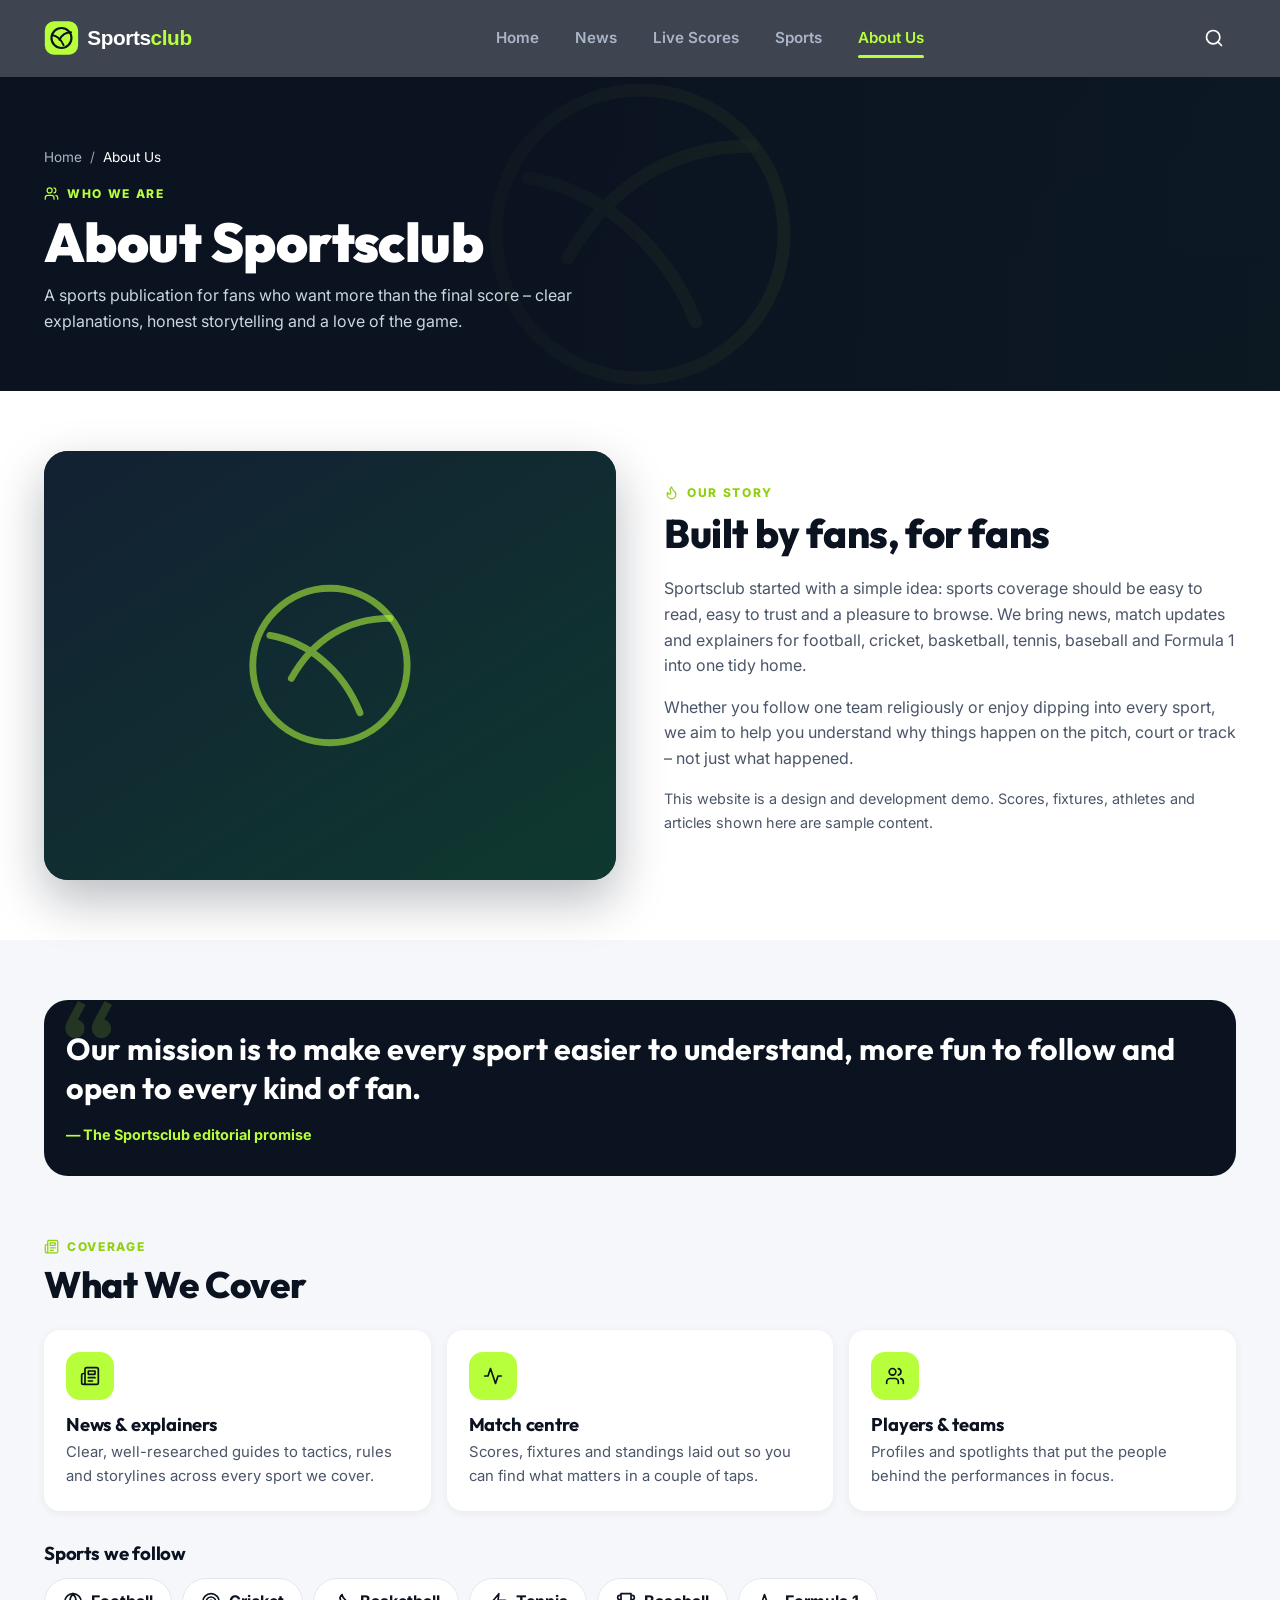
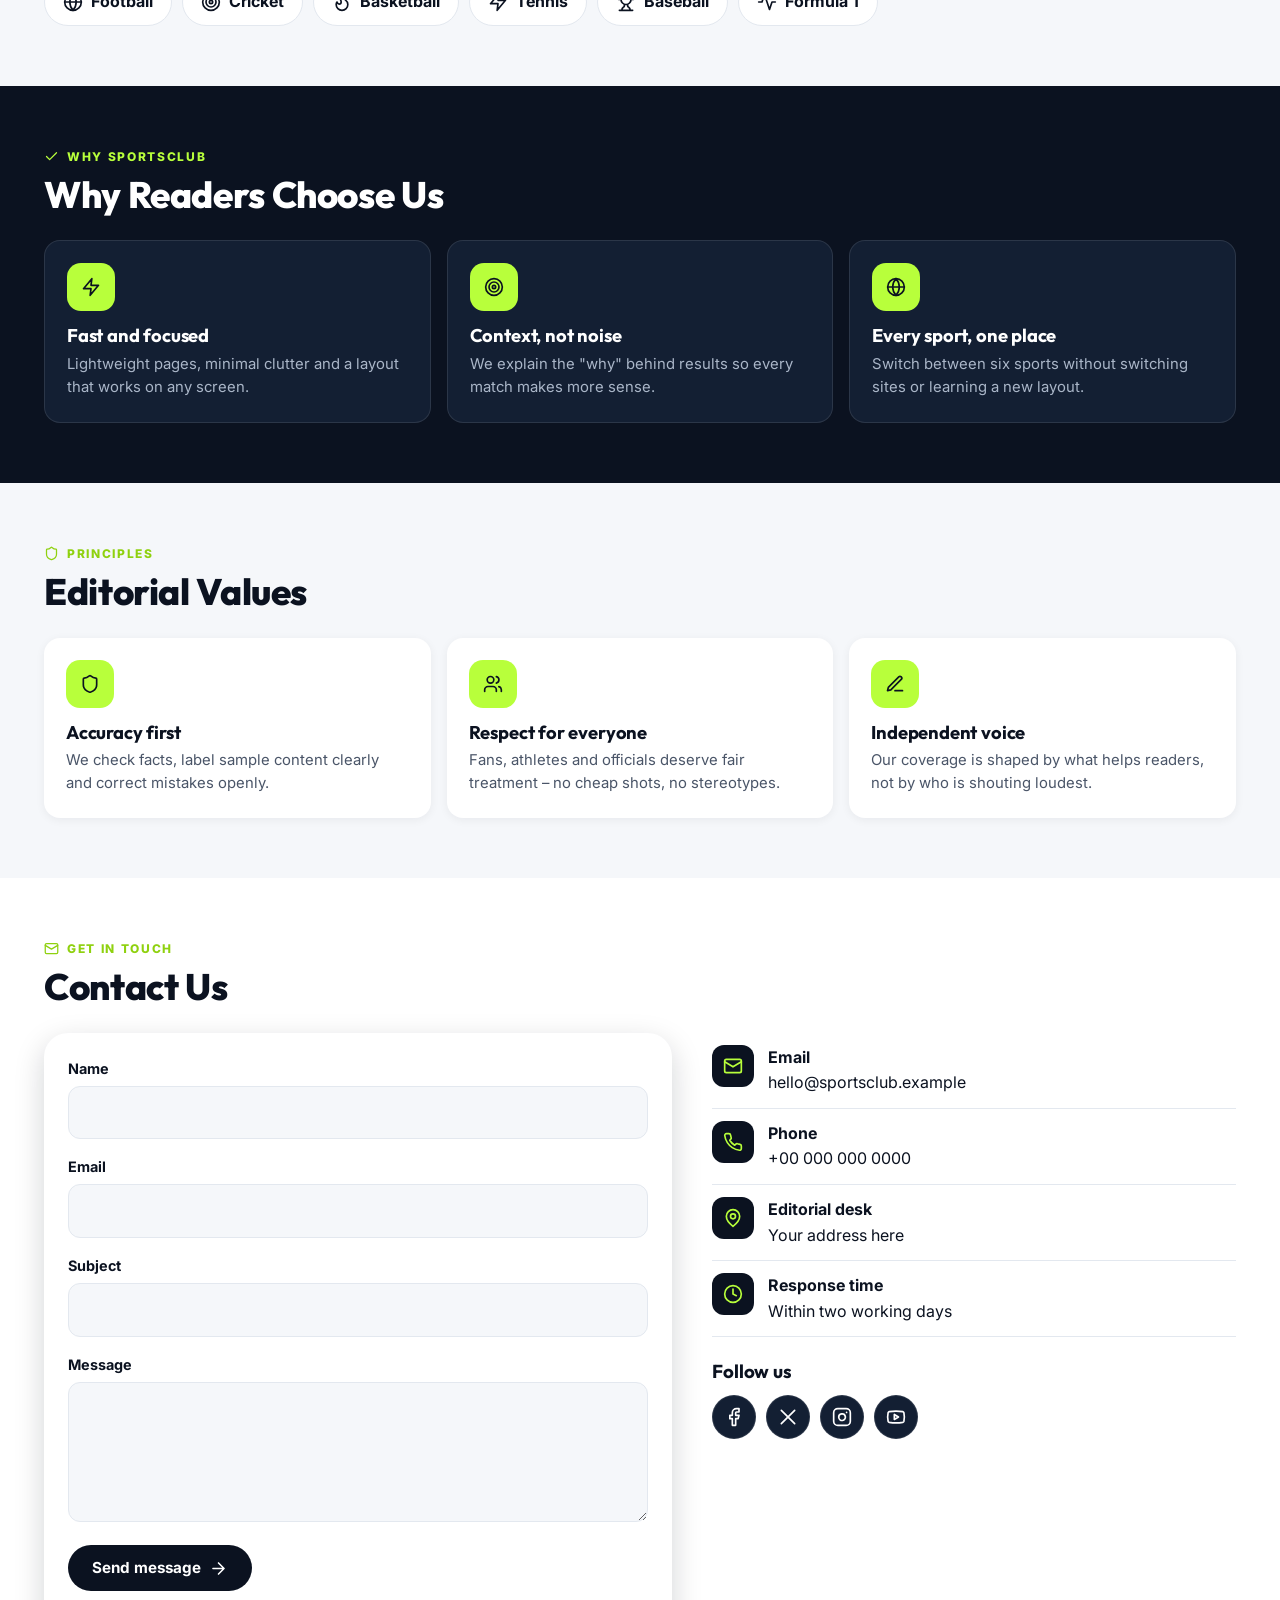
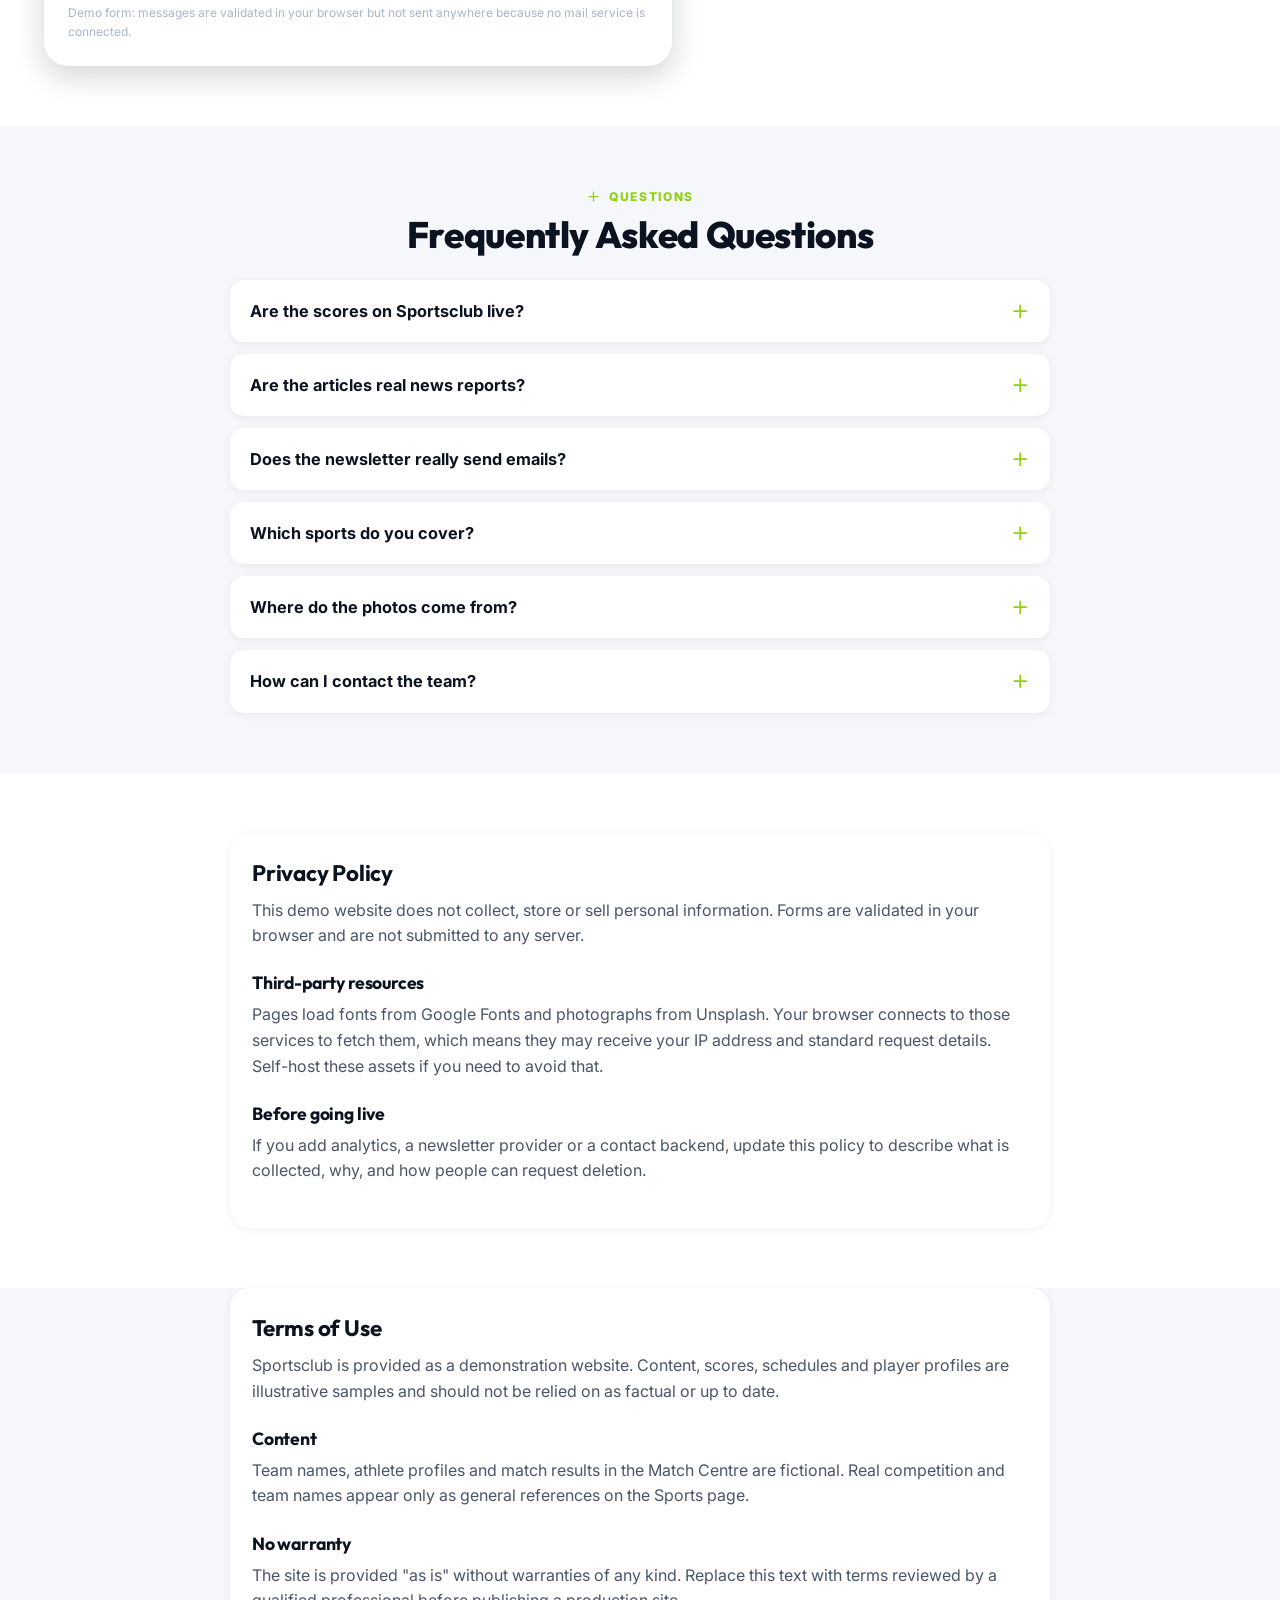
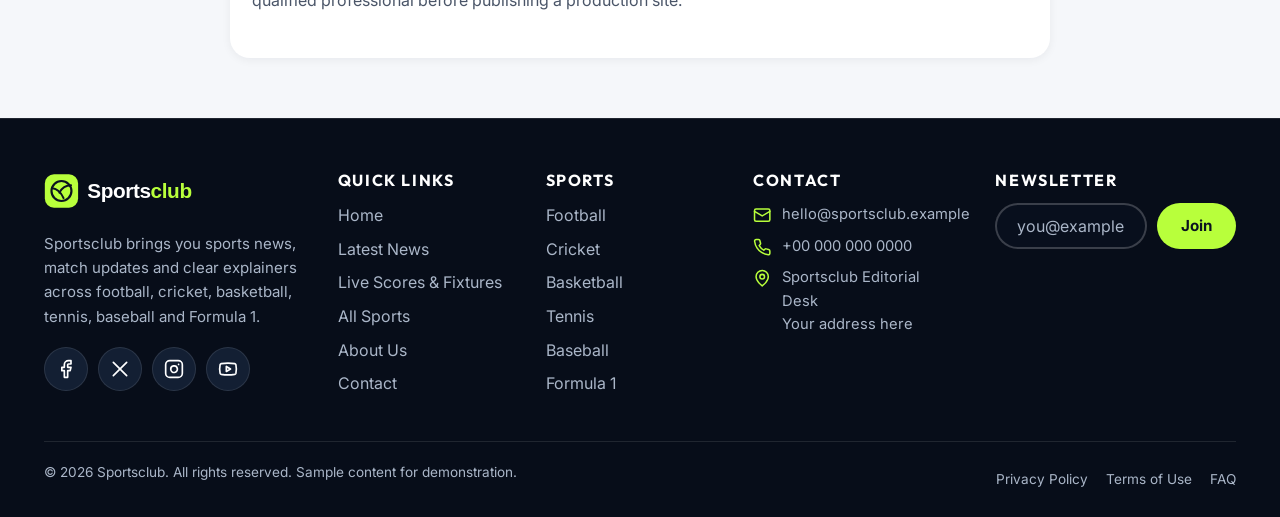
==== about.html @ 9164f5ec "Add files via upload" ====
<!DOCTYPE html>
<html lang="en">
<head>
<meta charset="utf-8">
<meta name="viewport" content="width=device-width, initial-scale=1">
<title>About Sportsclub & Contact Us</title>
<meta name="description" content="Learn about Sportsclub, our mission and editorial values, what we cover across six sports, and how to get in touch. Includes FAQs, contact form, privacy and terms.">
<meta name="theme-color" content="#0B1220">
<meta property="og:type" content="website">
<meta property="og:site_name" content="Sportsclub">
<meta property="og:title" content="About Sportsclub & Contact Us">
<meta property="og:description" content="Learn about Sportsclub, our mission and editorial values, what we cover across six sports, and how to get in touch. Includes FAQs, contact form, privacy and terms.">
<meta property="og:image" content="https://images.unsplash.com/photo-1517649763962-0c623066013b?auto=format&fit=crop&w=1200&q=75">
<meta name="twitter:card" content="summary_large_image">
<link rel="icon" type="image/svg+xml" href="assets/icons/favicon.svg">
<link rel="preconnect" href="https://fonts.googleapis.com">
<link rel="preconnect" href="https://fonts.gstatic.com" crossorigin>
<link href="https://fonts.googleapis.com/css2?family=Inter:wght@400;500;600;700&family=Outfit:wght@600;700;800;900&display=swap" rel="stylesheet">
<link rel="stylesheet" href="assets/css/style.css">
<link rel="stylesheet" href="assets/css/responsive.css">
</head>
<body>
<a class="skip-link" href="#main">Skip to main content</a>
<header class="site-header" id="siteHeader">
  <div class="container header-inner">
    <a class="logo" href="index.html" aria-label="Sportsclub – home"><img src="assets/icons/logo.svg" alt="Sportsclub" width="170" height="37"></a>
    <nav class="main-nav" id="mainNav" aria-label="Primary">
      <ul><li><a href="index.html">Home</a></li><li><a href="news.html">News</a></li><li><a href="scores.html">Live Scores</a></li><li><a href="sports.html">Sports</a></li><li><a href="about.html" aria-current="page">About Us</a></li></ul>
    </nav>
    <div class="header-actions">
      <button class="icon-btn search-toggle" type="button" aria-label="Search articles" aria-expanded="false" aria-controls="searchPanel"><svg class="icon" viewBox="0 0 24 24" aria-hidden="true" focusable="false"><circle cx="11" cy="11" r="8"/><path d="m21 21-4.3-4.3"/></svg></button>
      <button class="icon-btn nav-toggle" type="button" aria-label="Open menu" aria-expanded="false" aria-controls="mainNav"><svg class="icon icon-open" viewBox="0 0 24 24" aria-hidden="true" focusable="false"><path d="M4 6h16M4 12h16M4 18h16"/></svg><svg class="icon icon-close" viewBox="0 0 24 24" aria-hidden="true" focusable="false"><path d="M18 6 6 18M6 6l12 12"/></svg></button>
    </div>
  </div>
  <div class="search-panel" id="searchPanel">
    <div class="container">
      <form class="search-form" action="news.html" method="get" role="search">
        <label class="sr-only" for="siteSearch">Search Sportsclub articles</label>
        <input id="siteSearch" type="search" name="q" placeholder="Search news, teams or players…" autocomplete="off">
        <button class="btn btn--primary" type="submit">Search</button>
      </form>
    </div>
  </div>
</header>
<main id="main">
<section class="page-hero">
  <div class="page-hero__bg"><img src="https://images.unsplash.com/photo-1517649763962-0c623066013b?auto=format&fit=crop&w=1600&q=75" alt="" width="1600" height="700" fetchpriority="high"></div>
  <div class="container">
    <nav aria-label="Breadcrumb"><ol class="breadcrumb"><li><a href="index.html">Home</a></li><li aria-current="page">About Us</li></ol></nav>
    <span class="eyebrow"><svg class="icon" viewBox="0 0 24 24" aria-hidden="true" focusable="false"><path d="M16 21v-2a4 4 0 0 0-4-4H6a4 4 0 0 0-4 4v2"/><circle cx="9" cy="7" r="4"/><path d="M22 21v-2a4 4 0 0 0-3-3.900M16 3.100a4 4 0 0 1 0 7.800"/></svg> Who we are</span>
    <h1>About Sportsclub</h1>
    <p>A sports publication for fans who want more than the final score – clear explanations, honest storytelling and a love of the game.</p>
  </div>
</section>

<section class="section section--white" aria-labelledby="introTitle">
  <div class="container about-grid">
    <div class="about-img"><img src="https://images.unsplash.com/photo-1489944440615-453fc2b6a9a9?auto=format&fit=crop&w=1000&q=75" alt="Footballers contesting the ball during a match" loading="lazy" width="1000" height="750"></div>
    <div>
      <span class="eyebrow"><svg class="icon" viewBox="0 0 24 24" aria-hidden="true" focusable="false"><path d="M8.500 14.500A2.500 2.500 0 0 0 11 12c0-1.400-.5-2-1-3-1.100-2.100-.2-4 2-6 .5 2.500 2 4.900 4 6.500 2 1.600 3 3.500 3 5.500a7 7 0 1 1-14 0c0-1.200.4-2.400 1-3 .3 1.300 1.200 2.500 2.500 2.500Z"/></svg> Our story</span>
      <h2 id="introTitle" style="font-size:clamp(1.7rem,4.5vw,2.5rem);font-weight:800">Built by fans, for fans</h2>
      <p class="muted">Sportsclub started with a simple idea: sports coverage should be easy to read, easy to trust and a pleasure to browse. We bring news, match updates and explainers for football, cricket, basketball, tennis, baseball and Formula 1 into one tidy home.</p>
      <p class="muted">Whether you follow one team religiously or enjoy dipping into every sport, we aim to help you understand why things happen on the pitch, court or track – not just what happened.</p>
      <p class="muted" style="font-size:.9rem">This website is a design and development demo. Scores, fixtures, athletes and articles shown here are sample content.</p>
    </div>
  </div>
</section>

<section class="section section--light" aria-label="Our mission">
  <div class="container">
    <div class="mission">
      <blockquote>Our mission is to make every sport easier to understand, more fun to follow and open to every kind of fan.</blockquote>
      <cite>— The Sportsclub editorial promise</cite>
    </div>
  </div>
</section>

<section class="section section--light" style="padding-top:0" aria-labelledby="coverTitle">
  <div class="container">
    <div class="section-head"><div><span class="eyebrow"><svg class="icon" viewBox="0 0 24 24" aria-hidden="true" focusable="false"><path d="M4 22h16a2 2 0 0 0 2-2V4a2 2 0 0 0-2-2H8a2 2 0 0 0-2 2v16a2 2 0 0 1-2 2Zm0 0a2 2 0 0 1-2-2v-9c0-1.100.9-2 2-2h2M18 14h-8M15 18h-5M10 6h8v4h-8z"/></svg> Coverage</span><h2 id="coverTitle">What We Cover</h2></div></div>
    <div class="feature-grid">
      <div class="feature"><div class="icon-wrap"><svg class="icon" viewBox="0 0 24 24" aria-hidden="true" focusable="false"><path d="M4 22h16a2 2 0 0 0 2-2V4a2 2 0 0 0-2-2H8a2 2 0 0 0-2 2v16a2 2 0 0 1-2 2Zm0 0a2 2 0 0 1-2-2v-9c0-1.100.9-2 2-2h2M18 14h-8M15 18h-5M10 6h8v4h-8z"/></svg></div><h3>News &amp; explainers</h3><p>Clear, well-researched guides to tactics, rules and storylines across every sport we cover.</p></div>
      <div class="feature"><div class="icon-wrap"><svg class="icon" viewBox="0 0 24 24" aria-hidden="true" focusable="false"><path d="M22 12h-4l-3 9L9 3l-3 9H2"/></svg></div><h3>Match centre</h3><p>Scores, fixtures and standings laid out so you can find what matters in a couple of taps.</p></div>
      <div class="feature"><div class="icon-wrap"><svg class="icon" viewBox="0 0 24 24" aria-hidden="true" focusable="false"><path d="M16 21v-2a4 4 0 0 0-4-4H6a4 4 0 0 0-4 4v2"/><circle cx="9" cy="7" r="4"/><path d="M22 21v-2a4 4 0 0 0-3-3.900M16 3.100a4 4 0 0 1 0 7.800"/></svg></div><h3>Players &amp; teams</h3><p>Profiles and spotlights that put the people behind the performances in focus.</p></div>
    </div>
    <h3 style="margin:32px 0 14px">Sports we follow</h3>
    <div class="sport-pills">
      <a href="sports.html#football"><svg class="icon" viewBox="0 0 24 24" aria-hidden="true" focusable="false"><circle cx="12" cy="12" r="10"/><path d="M12 2a15 15 0 0 1 0 20M12 2a15 15 0 0 0 0 20M2 12h20"/></svg> Football</a>
      <a href="sports.html#cricket"><svg class="icon" viewBox="0 0 24 24" aria-hidden="true" focusable="false"><circle cx="12" cy="12" r="10"/><circle cx="12" cy="12" r="6"/><circle cx="12" cy="12" r="2"/></svg> Cricket</a>
      <a href="sports.html#basketball"><svg class="icon" viewBox="0 0 24 24" aria-hidden="true" focusable="false"><path d="M8.500 14.500A2.500 2.500 0 0 0 11 12c0-1.400-.5-2-1-3-1.100-2.100-.2-4 2-6 .5 2.500 2 4.900 4 6.500 2 1.600 3 3.500 3 5.500a7 7 0 1 1-14 0c0-1.200.4-2.400 1-3 .3 1.300 1.200 2.500 2.500 2.500Z"/></svg> Basketball</a>
      <a href="sports.html#tennis"><svg class="icon" viewBox="0 0 24 24" aria-hidden="true" focusable="false"><path d="M13 2 3 14h9l-1 8 10-12h-9l1-8z"/></svg> Tennis</a>
      <a href="sports.html#baseball"><svg class="icon" viewBox="0 0 24 24" aria-hidden="true" focusable="false"><path d="M6 9H4.5a2.5 2.5 0 0 1 0-5H6M18 9h1.5a2.5 2.5 0 0 0 0-5H18M4 22h16M10 14.7V17c0 .6-.5 1-1.2 1.2C7.8 18.800 7 20.200 7 22M14 14.7V17c0 .6.5 1 1.2 1.2 1 .6 1.800 2 1.800 3.800M18 2H6v7a6 6 0 0 0 12 0V2Z"/></svg> Baseball</a>
      <a href="sports.html#formula-1"><svg class="icon" viewBox="0 0 24 24" aria-hidden="true" focusable="false"><path d="M22 12h-4l-3 9L9 3l-3 9H2"/></svg> Formula 1</a>
    </div>
  </div>
</section>

<section class="section section--dark" aria-labelledby="whyTitle">
  <div class="container">
    <div class="section-head"><div><span class="eyebrow"><svg class="icon" viewBox="0 0 24 24" aria-hidden="true" focusable="false"><path d="M20 6 9 17l-5-5"/></svg> Why Sportsclub</span><h2 id="whyTitle">Why Readers Choose Us</h2></div></div>
    <div class="feature-grid">
      <div class="feature"><div class="icon-wrap"><svg class="icon" viewBox="0 0 24 24" aria-hidden="true" focusable="false"><path d="M13 2 3 14h9l-1 8 10-12h-9l1-8z"/></svg></div><h3>Fast and focused</h3><p>Lightweight pages, minimal clutter and a layout that works on any screen.</p></div>
      <div class="feature"><div class="icon-wrap"><svg class="icon" viewBox="0 0 24 24" aria-hidden="true" focusable="false"><circle cx="12" cy="12" r="10"/><circle cx="12" cy="12" r="6"/><circle cx="12" cy="12" r="2"/></svg></div><h3>Context, not noise</h3><p>We explain the "why" behind results so every match makes more sense.</p></div>
      <div class="feature"><div class="icon-wrap"><svg class="icon" viewBox="0 0 24 24" aria-hidden="true" focusable="false"><circle cx="12" cy="12" r="10"/><path d="M2 12h20M12 2a15.300 15.300 0 0 1 4 10 15.300 15.300 0 0 1-4 10 15.300 15.300 0 0 1-4-10 15.300 15.300 0 0 1 4-10z"/></svg></div><h3>Every sport, one place</h3><p>Switch between six sports without switching sites or learning a new layout.</p></div>
    </div>
  </div>
</section>

<section class="section section--light" aria-labelledby="valuesTitle">
  <div class="container">
    <div class="section-head"><div><span class="eyebrow"><svg class="icon" viewBox="0 0 24 24" aria-hidden="true" focusable="false"><path d="M20 13c0 5-3.500 7.500-7.700 8.900a1 1 0 0 1-.6 0C7.500 20.500 4 18 4 13V6a1 1 0 0 1 1-1c2 0 4.500-1.200 6.200-2.700a1.200 1.200 0 0 1 1.600 0C14.500 3.800 17 5 19 5a1 1 0 0 1 1 1z"/></svg> Principles</span><h2 id="valuesTitle">Editorial Values</h2></div></div>
    <div class="feature-grid">
      <div class="feature"><div class="icon-wrap"><svg class="icon" viewBox="0 0 24 24" aria-hidden="true" focusable="false"><path d="M20 13c0 5-3.500 7.500-7.700 8.900a1 1 0 0 1-.6 0C7.500 20.500 4 18 4 13V6a1 1 0 0 1 1-1c2 0 4.500-1.200 6.200-2.700a1.200 1.200 0 0 1 1.600 0C14.500 3.800 17 5 19 5a1 1 0 0 1 1 1z"/></svg></div><h3>Accuracy first</h3><p>We check facts, label sample content clearly and correct mistakes openly.</p></div>
      <div class="feature"><div class="icon-wrap"><svg class="icon" viewBox="0 0 24 24" aria-hidden="true" focusable="false"><path d="M16 21v-2a4 4 0 0 0-4-4H6a4 4 0 0 0-4 4v2"/><circle cx="9" cy="7" r="4"/><path d="M22 21v-2a4 4 0 0 0-3-3.900M16 3.100a4 4 0 0 1 0 7.800"/></svg></div><h3>Respect for everyone</h3><p>Fans, athletes and officials deserve fair treatment – no cheap shots, no stereotypes.</p></div>
      <div class="feature"><div class="icon-wrap"><svg class="icon" viewBox="0 0 24 24" aria-hidden="true" focusable="false"><path d="M12 20h9M16.500 3.500a2.100 2.100 0 0 1 3 3L7 19l-4 1 1-4z"/></svg></div><h3>Independent voice</h3><p>Our coverage is shaped by what helps readers, not by who is shouting loudest.</p></div>
    </div>
  </div>
</section>

<section class="section section--white" id="contact" aria-labelledby="contactTitle" style="scroll-margin-top:80px">
  <div class="container">
    <div class="section-head"><div><span class="eyebrow"><svg class="icon" viewBox="0 0 24 24" aria-hidden="true" focusable="false"><rect x="2" y="4" width="20" height="16" rx="2"/><path d="m22 7-10 6L2 7"/></svg> Get in touch</span><h2 id="contactTitle">Contact Us</h2></div></div>
    <div class="contact-grid">
      <form class="contact-form" id="contactForm" novalidate>
        <div class="form-alert" id="formAlert" role="alert"></div>
        <div class="field"><label for="cName">Name</label><input id="cName" name="name" type="text" autocomplete="name" required><div class="error" role="alert"></div></div>
        <div class="field"><label for="cEmail">Email</label><input id="cEmail" name="email" type="email" autocomplete="email" required><div class="error" role="alert"></div></div>
        <div class="field"><label for="cSubject">Subject</label><input id="cSubject" name="subject" type="text" required><div class="error" role="alert"></div></div>
        <div class="field"><label for="cMessage">Message</label><textarea id="cMessage" name="message" required></textarea><div class="error" role="alert"></div></div>
        <button class="btn btn--dark" type="submit">Send message <svg class="icon" viewBox="0 0 24 24" aria-hidden="true" focusable="false"><path d="M5 12h14m-7-7 7 7-7 7"/></svg></button>
        <p class="tiny muted" style="margin:12px 0 0">Demo form: messages are validated in your browser but not sent anywhere because no mail service is connected.</p>
      </form>
      <div>
        <ul class="contact-info">
          <li><span class="icon-wrap"><svg class="icon" viewBox="0 0 24 24" aria-hidden="true" focusable="false"><rect x="2" y="4" width="20" height="16" rx="2"/><path d="m22 7-10 6L2 7"/></svg></span><div><strong>Email</strong><a href="mailto:hello@sportsclub.example">hello@sportsclub.example</a></div></li>
          <li><span class="icon-wrap"><svg class="icon" viewBox="0 0 24 24" aria-hidden="true" focusable="false"><path d="M22 16.900v3a2 2 0 0 1-2.200 2 19.800 19.800 0 0 1-8.600-3.100 19.500 19.500 0 0 1-6-6A19.800 19.800 0 0 1 2.100 4.200 2 2 0 0 1 4.100 2h3a2 2 0 0 1 2 1.700c.1 1 .4 1.900.7 2.800a2 2 0 0 1-.5 2.100L8.100 9.900a16 16 0 0 0 6 6l1.300-1.300a2 2 0 0 1 2.100-.4c.9.3 1.800.6 2.800.7a2 2 0 0 1 1.700 2Z"/></svg></span><div><strong>Phone</strong>+00 000 000 0000</div></li>
          <li><span class="icon-wrap"><svg class="icon" viewBox="0 0 24 24" aria-hidden="true" focusable="false"><path d="M20 10c0 6-8 12-8 12s-8-6-8-12a8 8 0 0 1 16 0Z"/><circle cx="12" cy="10" r="3"/></svg></span><div><strong>Editorial desk</strong>Your address here</div></li>
          <li><span class="icon-wrap"><svg class="icon" viewBox="0 0 24 24" aria-hidden="true" focusable="false"><circle cx="12" cy="12" r="10"/><path d="M12 6v6l4 2"/></svg></span><div><strong>Response time</strong>Within two working days</div></li>
        </ul>
        <h3 style="margin:24px 0 12px">Follow us</h3>
        <div class="socials">
          <a href="https://www.facebook.com/" target="_blank" rel="noopener noreferrer" aria-label="Sportsclub on Facebook"><svg class="icon" viewBox="0 0 24 24" aria-hidden="true" focusable="false"><path d="M18 2h-3a5 5 0 0 0-5 5v3H7v4h3v8h4v-8h3l1-4h-4V7a1 1 0 0 1 1-1h3z"/></svg></a>
          <a href="https://x.com/" target="_blank" rel="noopener noreferrer" aria-label="Sportsclub on X"><svg class="icon" viewBox="0 0 24 24" aria-hidden="true" focusable="false"><path d="M4 4l16 16M20 4 4 20"/></svg></a>
          <a href="https://www.instagram.com/" target="_blank" rel="noopener noreferrer" aria-label="Sportsclub on Instagram"><svg class="icon" viewBox="0 0 24 24" aria-hidden="true" focusable="false"><rect x="2" y="2" width="20" height="20" rx="5"/><path d="M16 11.400a4 4 0 1 1-7.900 1.200 4 4 0 0 1 7.900-1.200ZM17.500 6.500h.01"/></svg></a>
          <a href="https://www.youtube.com/" target="_blank" rel="noopener noreferrer" aria-label="Sportsclub on YouTube"><svg class="icon" viewBox="0 0 24 24" aria-hidden="true" focusable="false"><path d="M2.500 17a24.100 24.100 0 0 1 0-10 2 2 0 0 1 1.400-1.400 49.600 49.600 0 0 1 16.200 0A2 2 0 0 1 21.500 7a24.100 24.100 0 0 1 0 10 2 2 0 0 1-1.400 1.400 49.600 49.600 0 0 1-16.200 0A2 2 0 0 1 2.500 17"/><path d="m10 15 5-3-5-3z"/></svg></a>
        </div>
      </div>
    </div>
  </div>
</section>

<section class="section section--light" id="faq" aria-labelledby="faqTitle" style="scroll-margin-top:80px">
  <div class="container">
    <div class="section-head" style="justify-content:center;text-align:center"><div><span class="eyebrow"><svg class="icon" viewBox="0 0 24 24" aria-hidden="true" focusable="false"><path d="M12 5v14M5 12h14"/></svg> Questions</span><h2 id="faqTitle">Frequently Asked Questions</h2></div></div>
    <div class="faq">
      <div class="faq-item"><button class="faq-q" type="button" aria-expanded="false" aria-controls="faq1" id="q1">Are the scores on Sportsclub live?<span><svg class="icon" viewBox="0 0 24 24" aria-hidden="true" focusable="false"><path d="M12 5v14M5 12h14"/></svg></span></button><div class="faq-a" id="faq1" role="region" aria-labelledby="q1"><div><p>No. The Match Centre uses fictional demo data to show how a live scoreboard would look. To show real results, the data would need to be connected to a licensed sports data API.</p></div></div></div>
      <div class="faq-item"><button class="faq-q" type="button" aria-expanded="false" aria-controls="faq2" id="q2">Are the articles real news reports?<span><svg class="icon" viewBox="0 0 24 24" aria-hidden="true" focusable="false"><path d="M12 5v14M5 12h14"/></svg></span></button><div class="faq-a" id="faq2" role="region" aria-labelledby="q2"><div><p>The articles are sample editorial pieces – evergreen explainers written for this demo. They are not reports of real, current events.</p></div></div></div>
      <div class="faq-item"><button class="faq-q" type="button" aria-expanded="false" aria-controls="faq3" id="q3">Does the newsletter really send emails?<span><svg class="icon" viewBox="0 0 24 24" aria-hidden="true" focusable="false"><path d="M12 5v14M5 12h14"/></svg></span></button><div class="faq-a" id="faq3" role="region" aria-labelledby="q3"><div><p>Not yet. The sign-up forms check that an email address is valid, but no email service is connected, so nothing is stored or sent.</p></div></div></div>
      <div class="faq-item"><button class="faq-q" type="button" aria-expanded="false" aria-controls="faq4" id="q4">Which sports do you cover?<span><svg class="icon" viewBox="0 0 24 24" aria-hidden="true" focusable="false"><path d="M12 5v14M5 12h14"/></svg></span></button><div class="faq-a" id="faq4" role="region" aria-labelledby="q4"><div><p>Football, cricket, basketball, tennis, baseball and Formula 1. Visit the <a href="sports.html" style="text-decoration:underline">Sports page</a> for competitions, teams and the latest explainers in each.</p></div></div></div>
      <div class="faq-item"><button class="faq-q" type="button" aria-expanded="false" aria-controls="faq5" id="q5">Where do the photos come from?<span><svg class="icon" viewBox="0 0 24 24" aria-hidden="true" focusable="false"><path d="M12 5v14M5 12h14"/></svg></span></button><div class="faq-a" id="faq5" role="region" aria-labelledby="q5"><div><p>Photography is sourced from Unsplash and used under the Unsplash License. Replace any image with your own assets before publishing.</p></div></div></div>
      <div class="faq-item"><button class="faq-q" type="button" aria-expanded="false" aria-controls="faq6" id="q6">How can I contact the team?<span><svg class="icon" viewBox="0 0 24 24" aria-hidden="true" focusable="false"><path d="M12 5v14M5 12h14"/></svg></span></button><div class="faq-a" id="faq6" role="region" aria-labelledby="q6"><div><p>Use the <a href="#contact" style="text-decoration:underline">contact form</a> above or email hello@sportsclub.example. Note that the form is a front-end demo and does not send messages.</p></div></div></div>
    </div>
  </div>
</section>

<section class="section section--white" id="privacy" aria-labelledby="privacyTitle" style="scroll-margin-top:80px">
  <div class="container">
    <div class="legal">
      <h2 id="privacyTitle">Privacy Policy</h2>
      <p class="muted">This demo website does not collect, store or sell personal information. Forms are validated in your browser and are not submitted to any server.</p>
      <h3>Third-party resources</h3>
      <p class="muted">Pages load fonts from Google Fonts and photographs from Unsplash. Your browser connects to those services to fetch them, which means they may receive your IP address and standard request details. Self-host these assets if you need to avoid that.</p>
      <h3>Before going live</h3>
      <p class="muted">If you add analytics, a newsletter provider or a contact backend, update this policy to describe what is collected, why, and how people can request deletion.</p>
    </div>
  </div>
</section>

<section class="section section--light" id="terms" aria-labelledby="termsTitle" style="scroll-margin-top:80px;padding-top:0">
  <div class="container">
    <div class="legal">
      <h2 id="termsTitle">Terms of Use</h2>
      <p class="muted">Sportsclub is provided as a demonstration website. Content, scores, schedules and player profiles are illustrative samples and should not be relied on as factual or up to date.</p>
      <h3>Content</h3>
      <p class="muted">Team names, athlete profiles and match results in the Match Centre are fictional. Real competition and team names appear only as general references on the Sports page.</p>
      <h3>No warranty</h3>
      <p class="muted">The site is provided "as is" without warranties of any kind. Replace this text with terms reviewed by a qualified professional before publishing a production site.</p>
    </div>
  </div>
</section>
</main>
<footer class="site-footer">
  <div class="container">
    <div class="footer-grid">
      <div class="footer-brand">
        <a class="logo" href="index.html" aria-label="Sportsclub – home"><img src="assets/icons/logo.svg" alt="Sportsclub" width="170" height="37" loading="lazy"></a>
        <p>Sportsclub brings you sports news, match updates and clear explainers across football, cricket, basketball, tennis, baseball and Formula 1.</p>
        <div class="socials"><a href="https://www.facebook.com/" target="_blank" rel="noopener noreferrer" aria-label="Sportsclub on Facebook"><svg class="icon" viewBox="0 0 24 24" aria-hidden="true" focusable="false"><path d="M18 2h-3a5 5 0 0 0-5 5v3H7v4h3v8h4v-8h3l1-4h-4V7a1 1 0 0 1 1-1h3z"/></svg></a><a href="https://x.com/" target="_blank" rel="noopener noreferrer" aria-label="Sportsclub on X"><svg class="icon" viewBox="0 0 24 24" aria-hidden="true" focusable="false"><path d="M4 4l16 16M20 4 4 20"/></svg></a><a href="https://www.instagram.com/" target="_blank" rel="noopener noreferrer" aria-label="Sportsclub on Instagram"><svg class="icon" viewBox="0 0 24 24" aria-hidden="true" focusable="false"><rect x="2" y="2" width="20" height="20" rx="5"/><path d="M16 11.400a4 4 0 1 1-7.900 1.200 4 4 0 0 1 7.900-1.200ZM17.500 6.500h.01"/></svg></a><a href="https://www.youtube.com/" target="_blank" rel="noopener noreferrer" aria-label="Sportsclub on YouTube"><svg class="icon" viewBox="0 0 24 24" aria-hidden="true" focusable="false"><path d="M2.500 17a24.100 24.100 0 0 1 0-10 2 2 0 0 1 1.400-1.400 49.600 49.600 0 0 1 16.200 0A2 2 0 0 1 21.500 7a24.100 24.100 0 0 1 0 10 2 2 0 0 1-1.400 1.400 49.600 49.600 0 0 1-16.200 0A2 2 0 0 1 2.500 17"/><path d="m10 15 5-3-5-3z"/></svg></a></div>
      </div>
      <div>
        <h3>Quick Links</h3>
        <ul>
          <li><a href="index.html">Home</a></li>
          <li><a href="news.html">Latest News</a></li>
          <li><a href="scores.html">Live Scores &amp; Fixtures</a></li>
          <li><a href="sports.html">All Sports</a></li>
          <li><a href="about.html">About Us</a></li>
          <li><a href="about.html#contact">Contact</a></li>
        </ul>
      </div>
      <div>
        <h3>Sports</h3>
        <ul><li><a href="sports.html#football">Football</a></li><li><a href="sports.html#cricket">Cricket</a></li><li><a href="sports.html#basketball">Basketball</a></li><li><a href="sports.html#tennis">Tennis</a></li><li><a href="sports.html#baseball">Baseball</a></li><li><a href="sports.html#formula-1">Formula 1</a></li></ul>
      </div>
      <div>
        <h3>Contact</h3>
        <ul class="footer-contact">
          <li><svg class="icon" viewBox="0 0 24 24" aria-hidden="true" focusable="false"><rect x="2" y="4" width="20" height="16" rx="2"/><path d="m22 7-10 6L2 7"/></svg><a href="mailto:hello@sportsclub.example">hello@sportsclub.example</a></li>
          <li><svg class="icon" viewBox="0 0 24 24" aria-hidden="true" focusable="false"><path d="M22 16.900v3a2 2 0 0 1-2.200 2 19.800 19.800 0 0 1-8.600-3.100 19.500 19.500 0 0 1-6-6A19.800 19.800 0 0 1 2.100 4.200 2 2 0 0 1 4.100 2h3a2 2 0 0 1 2 1.700c.1 1 .4 1.900.7 2.800a2 2 0 0 1-.5 2.100L8.100 9.900a16 16 0 0 0 6 6l1.300-1.300a2 2 0 0 1 2.100-.4c.9.3 1.800.6 2.800.7a2 2 0 0 1 1.700 2Z"/></svg><span>+00 000 000 0000</span></li>
          <li><svg class="icon" viewBox="0 0 24 24" aria-hidden="true" focusable="false"><path d="M20 10c0 6-8 12-8 12s-8-6-8-12a8 8 0 0 1 16 0Z"/><circle cx="12" cy="10" r="3"/></svg><span>Sportsclub Editorial Desk<br>Your address here</span></li>
        </ul>
      </div>
      <div class="footer-news">
        <h3>Newsletter</h3>
        <form class="news-form" data-newsletter novalidate>
          <label class="sr-only" for="footerEmail">Email address</label>
          <div class="news-form__row">
            <input id="footerEmail" type="email" name="email" placeholder="you@example.com" autocomplete="email" required>
            <button class="btn btn--primary" type="submit">Join</button>
          </div>
          <p class="form-msg" role="status" aria-live="polite"></p>
        </form>
      </div>
    </div>
    <div class="footer-bottom">
      <p>&copy; <span data-year>2026</span> Sportsclub. All rights reserved. Sample content for demonstration.</p>
      <ul>
        <li><a href="about.html#privacy">Privacy Policy</a></li>
        <li><a href="about.html#terms">Terms of Use</a></li>
        <li><a href="about.html#faq">FAQ</a></li>
      </ul>
    </div>
  </div>
</footer>
<button class="to-top" type="button" aria-label="Back to top"><svg class="icon" viewBox="0 0 24 24" aria-hidden="true" focusable="false"><path d="m5 12 7-7 7 7M12 19V5"/></svg></button>
<script src="assets/js/main.js" defer></script>
</body>
</html>
---- assets/css/style.css ----
/* ==========================================================
   Sportsclub – Design system (mobile-first base styles)
   Breakpoint enhancements live in responsive.css
   ========================================================== */

:root {
  --bg: #0B1220;
  --bg-2: #131F33;
  --bg-3: #1b2a44;
  --accent: #B8FF3B;
  --accent-dark: #8fd10f;
  --text: #FFFFFF;
  --text-2: #AAB6C8;
  --light: #F5F7FA;
  --ink: #0B1220;
  --ink-2: #4a5568;
  --line: rgba(255, 255, 255, .1);
  --line-light: #e3e8ef;
  --danger: #ff4d4f;
  --radius: 16px;
  --radius-sm: 10px;
  --shadow: 0 10px 30px rgba(8, 14, 28, .18);
  --shadow-lg: 0 20px 50px rgba(8, 14, 28, .28);
  --font-head: "Outfit", "Inter", system-ui, sans-serif;
  --font-body: "Inter", system-ui, -apple-system, "Segoe UI", sans-serif;
  --header-h: 68px;
  --gutter: 16px;
}

*, *::before, *::after { box-sizing: border-box; }
html { scroll-behavior: smooth; -webkit-text-size-adjust: 100%; }
body {
  margin: 0;
  font-family: var(--font-body);
  font-size: 16px;
  line-height: 1.6;
  color: var(--ink);
  background: var(--light);
  overflow-x: hidden;
}
img, svg { display: block; max-width: 100%; }
img { height: auto; background: var(--bg-2); }
a { color: inherit; text-decoration: none; }
ul, ol { margin: 0; padding: 0; list-style: none; }
h1, h2, h3, h4, h5, h6 { font-family: var(--font-head); line-height: 1.15; margin: 0 0 .5em; letter-spacing: -.01em; }
p { margin: 0 0 1em; }
button { font: inherit; cursor: pointer; }
input, textarea, select { font: inherit; }
:focus-visible { outline: 3px solid var(--accent); outline-offset: 2px; border-radius: 6px; }
.sr-only { position: absolute; width: 1px; height: 1px; padding: 0; margin: -1px; overflow: hidden; clip: rect(0,0,0,0); white-space: nowrap; border: 0; }
.skip-link { position: absolute; left: 12px; top: -60px; background: var(--accent); color: var(--ink); padding: 10px 16px; border-radius: 8px; font-weight: 700; z-index: 200; transition: top .2s; }
.skip-link:focus { top: 12px; }

.icon { width: 1.25em; height: 1.25em; flex: none; stroke: currentColor; fill: none; stroke-width: 2; stroke-linecap: round; stroke-linejoin: round; }

.container { width: 100%; max-width: 1240px; margin-inline: auto; padding-inline: var(--gutter); }
.section { padding-block: 44px; }
.section--dark { background: var(--bg); color: var(--text); }
.section--dark-2 { background: var(--bg-2); color: var(--text); }
.section--light { background: var(--light); color: var(--ink); }
.section--white { background: #fff; color: var(--ink); }
.section--dark .muted, .section--dark-2 .muted { color: var(--text-2); }
.muted { color: var(--ink-2); }

.section-head { display: flex; flex-wrap: wrap; align-items: end; justify-content: space-between; gap: 12px; margin-bottom: 24px; }
.section-head h2 { font-size: clamp(1.6rem, 4.5vw, 2.3rem); margin: 0; font-weight: 800; }
.eyebrow { display: inline-flex; align-items: center; gap: 8px; font-size: .75rem; font-weight: 800; letter-spacing: .14em; text-transform: uppercase; color: var(--accent-dark); margin-bottom: 8px; }
.section--dark .eyebrow, .section--dark-2 .eyebrow, .hero .eyebrow, .page-hero .eyebrow { color: var(--accent); }
.link-more { display: inline-flex; align-items: center; gap: 6px; font-weight: 700; font-size: .95rem; color: var(--ink); border-bottom: 2px solid var(--accent); padding-bottom: 2px; }
.section--dark .link-more, .section--dark-2 .link-more { color: #fff; }
.link-more:hover { gap: 10px; }
.link-more { transition: gap .2s; }

/* ---------- Buttons ---------- */
.btn {
  display: inline-flex; align-items: center; justify-content: center; gap: 8px;
  min-height: 46px; padding: 0 22px; border-radius: 999px; border: 2px solid transparent;
  font-weight: 700; font-size: .95rem; transition: transform .2s, background .2s, color .2s, box-shadow .2s, border-color .2s;
}
.btn--primary { background: var(--accent); color: var(--ink); }
.btn--primary:hover { background: #cbff6b; transform: translateY(-2px); box-shadow: 0 8px 22px rgba(184, 255, 59, .35); }
.btn--ghost { background: transparent; color: #fff; border-color: rgba(255,255,255,.35); }
.btn--ghost:hover { border-color: var(--accent); color: var(--accent); }
.btn--dark { background: var(--bg); color: #fff; }
.btn--dark:hover { background: var(--bg-3); transform: translateY(-2px); }
.btn--outline { background: transparent; color: var(--ink); border-color: var(--ink); }
.btn--outline:hover { background: var(--ink); color: #fff; }
.btn--sm { min-height: 38px; padding: 0 16px; font-size: .85rem; }

/* ---------- Header ---------- */
.site-header { position: sticky; top: 0; z-index: 100; background: rgba(11, 18, 32, .78); backdrop-filter: blur(10px); -webkit-backdrop-filter: blur(10px); border-bottom: 1px solid transparent; transition: background .25s, box-shadow .25s, border-color .25s; }
.site-header.is-scrolled { background: rgba(11, 18, 32, .96); border-color: var(--line); box-shadow: 0 8px 24px rgba(0,0,0,.3); }
.header-inner { display: flex; align-items: center; justify-content: space-between; gap: 12px; height: var(--header-h); transition: height .25s; }
.site-header.is-scrolled .header-inner { height: 58px; }
.logo { display: inline-flex; align-items: center; flex: none; }
.logo img { height: 36px; width: auto; background: none; }
.main-nav { position: fixed; inset: var(--header-h) 0 auto 0; background: var(--bg); border-bottom: 1px solid var(--line); padding: 12px var(--gutter) 24px; display: none; max-height: calc(100vh - var(--header-h)); overflow-y: auto; }
.main-nav.is-open { display: block; }
.main-nav ul { display: flex; flex-direction: column; gap: 4px; }
.main-nav a { display: block; padding: 14px 12px; color: var(--text-2); font-weight: 600; border-radius: 10px; }
.main-nav a:hover { color: #fff; background: var(--bg-2); }
.main-nav a[aria-current="page"] { color: var(--accent); background: rgba(184,255,59,.08); }
.header-actions { display: flex; align-items: center; gap: 6px; }
.icon-btn { width: 44px; height: 44px; display: grid; place-items: center; border-radius: 50%; background: transparent; border: 0; color: #fff; transition: background .2s, color .2s; }
.icon-btn:hover { background: rgba(255,255,255,.1); color: var(--accent); }
.nav-toggle .icon-close { display: none; }
.nav-toggle[aria-expanded="true"] .icon-open { display: none; }
.nav-toggle[aria-expanded="true"] .icon-close { display: block; }

.search-panel { position: absolute; left: 0; right: 0; top: 100%; background: var(--bg-2); border-bottom: 1px solid var(--line); padding: 16px 0; display: none; }
.search-panel.is-open { display: block; }
.search-form { display: flex; gap: 10px; }
.search-form input { flex: 1; min-width: 0; height: 48px; padding: 0 18px; border-radius: 999px; border: 2px solid var(--line); background: var(--bg); color: #fff; }
.search-form input::placeholder { color: var(--text-2); }
.search-form input:focus { border-color: var(--accent); outline: none; }

/* Sports category nav */
.cat-nav { background: var(--bg-2); border-bottom: 1px solid var(--line); }
.cat-nav ul { display: flex; gap: 8px; overflow-x: auto; padding: 10px var(--gutter); scrollbar-width: none; }
.cat-nav ul::-webkit-scrollbar { display: none; }
.cat-nav a { display: inline-flex; align-items: center; gap: 8px; white-space: nowrap; padding: 8px 16px; border-radius: 999px; color: var(--text-2); font-weight: 600; font-size: .9rem; border: 1px solid var(--line); transition: all .2s; }
.cat-nav a:hover { color: var(--ink); background: var(--accent); border-color: var(--accent); }

/* ---------- Hero (home) ---------- */
.hero { position: relative; color: #fff; background: var(--bg); isolation: isolate; overflow: hidden; }
.hero__bg { position: absolute; inset: 0; z-index: -2; }
.hero__bg img { width: 100%; height: 100%; object-fit: cover; }
.hero::after { content: ""; position: absolute; inset: 0; z-index: -1; background: linear-gradient(180deg, rgba(11,18,32,.55) 0%, rgba(11,18,32,.82) 70%, var(--bg) 100%), linear-gradient(90deg, rgba(11,18,32,.85), rgba(11,18,32,.2)); }
.hero__inner { padding-block: 64px 56px; max-width: 760px; }
.hero h1 { font-size: clamp(2.3rem, 8vw, 4.6rem); font-weight: 900; line-height: 1.02; margin-bottom: 18px; }
.hero h1 em { font-style: normal; color: var(--accent); }
.hero p { font-size: 1.05rem; color: #d3dbe8; max-width: 560px; }
.hero__cta { display: flex; flex-wrap: wrap; gap: 12px; margin-top: 24px; }
.hero__stats { display: flex; flex-wrap: wrap; gap: 24px; margin-top: 36px; padding-top: 24px; border-top: 1px solid var(--line); }
.hero__stats strong { display: block; font-family: var(--font-head); font-size: 1.7rem; color: var(--accent); }
.hero__stats span { font-size: .85rem; color: var(--text-2); }

/* ---------- Page hero (inner pages) ---------- */
.page-hero { position: relative; background: var(--bg); color: #fff; isolation: isolate; overflow: hidden; padding-block: 48px 40px; }
.page-hero__bg { position: absolute; inset: 0; z-index: -2; }
.page-hero__bg img { width: 100%; height: 100%; object-fit: cover; opacity: .45; }
.page-hero::after { content: ""; position: absolute; inset: 0; z-index: -1; background: linear-gradient(90deg, var(--bg) 25%, rgba(11,18,32,.55)); }
.page-hero h1 { font-size: clamp(2rem, 6vw, 3.4rem); font-weight: 900; margin-bottom: 10px; }
.page-hero p { color: #cbd5e4; max-width: 620px; margin-bottom: 0; }
.breadcrumb { display: flex; flex-wrap: wrap; gap: 8px; font-size: .85rem; color: var(--text-2); margin-bottom: 14px; }
.breadcrumb li + li::before { content: "/"; margin-right: 8px; opacity: .6; }
.breadcrumb a:hover { color: var(--accent); }
.breadcrumb [aria-current] { color: #fff; }

/* ---------- Ticker ---------- */
.ticker { background: var(--bg-2); border-block: 1px solid var(--line); color: #fff; padding-block: 18px; }
.ticker__bar { display: flex; align-items: center; justify-content: space-between; gap: 12px; margin-bottom: 12px; }
.ticker__title { display: flex; align-items: center; gap: 10px; font-family: var(--font-head); font-weight: 800; font-size: 1.1rem; }
.ticker__note { font-size: .75rem; color: var(--text-2); }
.ticker__controls { display: flex; gap: 6px; }
.ticker__controls .icon-btn { width: 38px; height: 38px; border: 1px solid var(--line); }
.ticker__track { display: flex; gap: 12px; overflow-x: auto; scroll-snap-type: x mandatory; scroll-behavior: smooth; padding-bottom: 6px; scrollbar-width: none; }
.ticker__track::-webkit-scrollbar { display: none; }
.tick-card { flex: 0 0 min(78%, 260px); scroll-snap-align: start; background: var(--bg); border: 1px solid var(--line); border-radius: 14px; padding: 14px; }
.tick-card__meta { display: flex; justify-content: space-between; align-items: center; font-size: .72rem; color: var(--text-2); text-transform: uppercase; letter-spacing: .08em; margin-bottom: 10px; }
.tick-row { display: flex; align-items: center; justify-content: space-between; gap: 8px; padding-block: 4px; font-weight: 700; }
.tick-row span:first-child { display: flex; align-items: center; gap: 8px; min-width: 0; }
.tick-row .score { font-family: var(--font-head); font-size: 1.25rem; color: var(--accent); }

/* Team crest (letter badge – no external images) */
.crest { width: 28px; height: 28px; flex: none; border-radius: 50%; display: grid; place-items: center; font-family: var(--font-head); font-weight: 800; font-size: .68rem; color: #fff; background: var(--c, #3b4a66); box-shadow: inset 0 0 0 2px rgba(255,255,255,.18); }
.crest--lg { width: 52px; height: 52px; font-size: 1rem; }

/* Live / status */
.live-badge { display: inline-flex; align-items: center; gap: 6px; font-weight: 800; font-size: .7rem; letter-spacing: .1em; color: #fff; background: var(--danger); padding: 3px 9px; border-radius: 999px; }
.live-badge::before { content: ""; width: 7px; height: 7px; border-radius: 50%; background: #fff; animation: pulse 1.4s infinite; }
@keyframes pulse { 0% { box-shadow: 0 0 0 0 rgba(255,255,255,.7); } 70% { box-shadow: 0 0 0 7px rgba(255,255,255,0); } 100% { box-shadow: 0 0 0 0 rgba(255,255,255,0); } }
.status-pill { font-size: .7rem; font-weight: 800; letter-spacing: .08em; text-transform: uppercase; padding: 3px 9px; border-radius: 999px; background: rgba(255,255,255,.12); color: #dbe3f0; }
.status-pill--upcoming { background: rgba(184,255,59,.15); color: var(--accent); }
.demo-tag { display: inline-block; font-size: .7rem; font-weight: 700; padding: 3px 10px; border-radius: 999px; background: rgba(184,255,59,.14); color: var(--accent); }
.section--light .demo-tag, .section--white .demo-tag { background: #eef9d4; color: #4b6d00; }

/* ---------- Cards ---------- */
.grid { display: grid; gap: 20px; }
.card { background: #fff; border-radius: var(--radius); overflow: hidden; box-shadow: 0 2px 10px rgba(11,18,32,.06); transition: transform .25s, box-shadow .25s; display: flex; flex-direction: column; }
.card:hover { transform: translateY(-5px); box-shadow: var(--shadow); }
.card__media { position: relative; aspect-ratio: 16 / 10; overflow: hidden; }
.card__media img { width: 100%; height: 100%; object-fit: cover; transition: transform .5s; }
.card:hover .card__media img { transform: scale(1.06); }
.card__body { padding: 18px; display: flex; flex-direction: column; flex: 1; }
.card__body h3 { font-size: 1.15rem; margin-bottom: 8px; }
.card__body h3 a:hover { color: var(--accent-dark); }
.card__body p { color: var(--ink-2); font-size: .94rem; }
.card__meta { display: flex; flex-wrap: wrap; align-items: center; gap: 10px; font-size: .78rem; color: var(--ink-2); margin-top: auto; padding-top: 6px; }
.tag { display: inline-block; background: var(--accent); color: var(--ink); font-size: .68rem; font-weight: 800; letter-spacing: .08em; text-transform: uppercase; padding: 4px 10px; border-radius: 999px; }
.card__media .tag { position: absolute; left: 12px; top: 12px; }
.card--dark { background: var(--bg-2); color: #fff; box-shadow: none; border: 1px solid var(--line); }
.card--dark .card__body p, .card--dark .card__meta { color: var(--text-2); }

/* Overlay story cards */
.story { position: relative; border-radius: var(--radius); overflow: hidden; min-height: 280px; color: #fff; display: flex; align-items: flex-end; isolation: isolate; box-shadow: var(--shadow); }
.story img { position: absolute; inset: 0; z-index: -2; width: 100%; height: 100%; object-fit: cover; transition: transform .6s; }
.story::after { content: ""; position: absolute; inset: 0; z-index: -1; background: linear-gradient(180deg, rgba(11,18,32,0) 25%, rgba(11,18,32,.92)); }
.story:hover img { transform: scale(1.06); }
.story__body { padding: 20px; }
.story__body h3 { font-size: 1.35rem; margin: 10px 0 6px; }
.story__body h3 a::after { content: ""; position: absolute; inset: 0; }
.story__body p { color: #d6deea; font-size: .92rem; margin: 0; }
.story--lg { min-height: 380px; }
.story--lg h3 { font-size: clamp(1.5rem, 4.5vw, 2.1rem); }

/* Trending / headline lists */
.headline-list li { border-bottom: 1px solid var(--line); }
.headline-list li:last-child { border: 0; }
.headline-list a { display: flex; gap: 14px; padding: 14px 0; align-items: flex-start; }
.headline-list .num { font-family: var(--font-head); font-weight: 900; font-size: 1.7rem; line-height: 1; color: var(--accent); min-width: 34px; }
.headline-list h3 { font-size: 1rem; margin: 0 0 4px; font-weight: 700; line-height: 1.3; }
.headline-list a:hover h3 { color: var(--accent); }
.headline-list small { color: var(--text-2); }
.light-list .num { color: var(--accent-dark); }
.light-list li { border-color: var(--line-light); }
.light-list small { color: var(--ink-2); }
.light-list a:hover h3 { color: var(--accent-dark); }

.breaking { display: flex; align-items: center; gap: 12px; background: var(--accent); color: var(--ink); padding: 10px 14px; border-radius: 12px; font-weight: 700; margin-bottom: 20px; font-size: .92rem; }
.breaking strong { background: var(--ink); color: var(--accent); padding: 3px 10px; border-radius: 999px; font-size: .7rem; letter-spacing: .1em; text-transform: uppercase; flex: none; }
.breaking a:hover { text-decoration: underline; }

/* ---------- Upcoming match rows ---------- */
.fixture { display: grid; gap: 12px; align-items: center; background: var(--bg-2); border: 1px solid var(--line); border-radius: 14px; padding: 16px; color: #fff; }
.fixture__teams { display: flex; align-items: center; justify-content: center; gap: 14px; font-weight: 700; text-align: center; }
.fixture__team { display: flex; flex-direction: column; align-items: center; gap: 6px; flex: 1; font-size: .92rem; }
.fixture__vs { color: var(--accent); font-family: var(--font-head); font-weight: 800; }
.fixture__info { text-align: center; font-size: .85rem; color: var(--text-2); }
.fixture__info strong { color: #fff; display: block; }
.fixture-list { display: grid; gap: 12px; }

/* ---------- Category tiles ---------- */
.tiles { display: grid; gap: 14px; grid-template-columns: repeat(2, 1fr); }
.tile { position: relative; border-radius: var(--radius); overflow: hidden; aspect-ratio: 4 / 5; color: #fff; display: flex; align-items: flex-end; isolation: isolate; }
.tile img { position: absolute; inset: 0; z-index: -2; width: 100%; height: 100%; object-fit: cover; transition: transform .5s; }
.tile::after { content: ""; position: absolute; inset: 0; z-index: -1; background: linear-gradient(180deg, transparent 35%, rgba(11,18,32,.92)); transition: background .3s; }
.tile:hover img { transform: scale(1.1); }
.tile:hover::after { background: linear-gradient(180deg, rgba(184,255,59,.08) 10%, rgba(11,18,32,.95)); }
.tile__body { padding: 14px; width: 100%; }
.tile h3 { font-size: 1.15rem; margin: 0; }
.tile span { font-size: .78rem; color: var(--accent); font-weight: 700; }

/* ---------- Athletes ---------- */
.athlete { background: var(--bg-2); border: 1px solid var(--line); border-radius: var(--radius); overflow: hidden; color: #fff; transition: transform .25s, border-color .25s; }
.athlete:hover { transform: translateY(-5px); border-color: var(--accent); }
.athlete__media { aspect-ratio: 4 / 4.2; overflow: hidden; position: relative; }
.athlete__media img { width: 100%; height: 100%; object-fit: cover; }
.athlete__body { padding: 16px; }
.athlete__body h3 { font-size: 1.1rem; margin-bottom: 2px; }
.athlete__role { color: var(--accent); font-size: .78rem; font-weight: 700; text-transform: uppercase; letter-spacing: .08em; }
.athlete__body p { color: var(--text-2); font-size: .9rem; margin: 8px 0 0; }

/* ---------- Newsletter ---------- */
.newsletter { position: relative; background: linear-gradient(120deg, var(--bg-2), #0e3a2f 140%); color: #fff; border-radius: 24px; padding: 32px 22px; overflow: hidden; border: 1px solid var(--line); }
.newsletter::before { content: ""; position: absolute; right: -80px; top: -80px; width: 260px; height: 260px; border-radius: 50%; background: radial-gradient(circle, rgba(184,255,59,.35), transparent 70%); }
.newsletter__grid { position: relative; display: grid; gap: 20px; align-items: center; }
.newsletter h2 { font-size: clamp(1.5rem, 4.5vw, 2.2rem); margin-bottom: 8px; }
.newsletter p { color: #cbd5e4; margin: 0; }
.news-form { display: flex; flex-direction: column; gap: 10px; }
.news-form__row { display: flex; flex-direction: column; gap: 10px; }
.news-form input[type="email"] { height: 50px; padding: 0 20px; border-radius: 999px; border: 2px solid rgba(255,255,255,.2); background: rgba(11,18,32,.6); color: #fff; width: 100%; }
.news-form input::placeholder { color: var(--text-2); }
.news-form input:focus { border-color: var(--accent); outline: none; }
.news-form input[aria-invalid="true"] { border-color: var(--danger); }
.form-msg { min-height: 1.4em; font-size: .88rem; margin: 0; }
.form-msg.is-error { color: #ff8a8c; }
.form-msg.is-success { color: var(--accent); }
.tiny { font-size: .75rem; color: var(--text-2); }

/* ---------- Filters / tabs ---------- */
.tabs { display: flex; gap: 8px; overflow-x: auto; padding-bottom: 6px; scrollbar-width: none; }
.tabs::-webkit-scrollbar { display: none; }
.tab { white-space: nowrap; min-height: 42px; padding: 0 18px; border-radius: 999px; border: 1.5px solid var(--line-light); background: #fff; color: var(--ink); font-weight: 700; font-size: .9rem; transition: all .2s; }
.tab:hover { border-color: var(--ink); }
.tab[aria-selected="true"], .tab.is-active { background: var(--ink); color: var(--accent); border-color: var(--ink); }
.tabs--dark .tab { background: transparent; border-color: var(--line); color: var(--text-2); }
.tabs--dark .tab:hover { color: #fff; border-color: var(--text-2); }
.tabs--dark .tab[aria-selected="true"], .tabs--dark .tab.is-active { background: var(--accent); color: var(--ink); border-color: var(--accent); }

.toolbar { display: grid; gap: 14px; margin-bottom: 24px; }
.search-field { position: relative; }
.search-field .icon { position: absolute; left: 16px; top: 50%; transform: translateY(-50%); color: var(--ink-2); }
.search-field input { width: 100%; height: 50px; padding: 0 18px 0 46px; border-radius: 999px; border: 1.5px solid var(--line-light); background: #fff; }
.search-field input:focus { border-color: var(--ink); outline: none; }
.result-info { font-size: .9rem; color: var(--ink-2); margin: 0 0 16px; }
.empty-state { text-align: center; padding: 48px 20px; background: #fff; border-radius: var(--radius); color: var(--ink-2); }
.empty-state strong { display: block; font-family: var(--font-head); font-size: 1.3rem; color: var(--ink); margin-bottom: 6px; }
.load-more-wrap { text-align: center; margin-top: 28px; }
.load-more-wrap .tiny { display: block; margin-top: 10px; color: var(--ink-2); }

.layout-sidebar { display: grid; gap: 28px; }
.sidebar-box { background: var(--bg); color: #fff; border-radius: var(--radius); padding: 22px; }
.sidebar-box h3 { font-size: 1.2rem; display: flex; align-items: center; gap: 8px; margin-bottom: 8px; }
.sidebar-box h3 .icon { color: var(--accent); }
.sidebar-sticky { position: static; }

/* ---------- Scores page ---------- */
.score-controls { display: grid; gap: 14px; }
.date-strip { display: flex; gap: 8px; overflow-x: auto; padding-bottom: 6px; scrollbar-width: none; }
.date-strip::-webkit-scrollbar { display: none; }
.date-btn { flex: 0 0 auto; min-width: 70px; padding: 8px 10px; border-radius: 14px; border: 1.5px solid var(--line); background: transparent; color: var(--text-2); text-align: center; line-height: 1.25; transition: all .2s; }
.date-btn small { display: block; font-size: .7rem; text-transform: uppercase; letter-spacing: .08em; }
.date-btn strong { font-family: var(--font-head); font-size: 1.15rem; color: #fff; }
.date-btn:hover { border-color: var(--text-2); }
.date-btn[aria-pressed="true"] { background: var(--accent); border-color: var(--accent); color: var(--ink); }
.date-btn[aria-pressed="true"] strong { color: var(--ink); }

.match-grid { display: grid; gap: 16px; }
.match-card { background: var(--bg-2); border: 1px solid var(--line); border-radius: var(--radius); color: #fff; padding: 18px; position: relative; overflow: hidden; }
.match-card.is-live { border-color: rgba(255,77,79,.5); box-shadow: 0 0 0 1px rgba(255,77,79,.15), 0 12px 30px rgba(255,77,79,.08); }
.match-card__top { display: flex; justify-content: space-between; align-items: center; gap: 8px; font-size: .75rem; color: var(--text-2); text-transform: uppercase; letter-spacing: .06em; margin-bottom: 14px; }
.match-card__teams { display: grid; gap: 10px; }
.mt { display: flex; align-items: center; justify-content: space-between; gap: 10px; }
.mt__name { display: flex; align-items: center; gap: 12px; font-weight: 700; min-width: 0; }
.mt__name span:last-child { overflow: hidden; text-overflow: ellipsis; white-space: nowrap; }
.mt__score { font-family: var(--font-head); font-weight: 800; font-size: 1.6rem; min-width: 2ch; text-align: right; }
.mt.is-winner .mt__score { color: var(--accent); }
.match-card__foot { display: flex; flex-wrap: wrap; justify-content: space-between; gap: 6px 14px; margin-top: 14px; padding-top: 12px; border-top: 1px solid var(--line); font-size: .8rem; color: var(--text-2); }
.match-card__foot span { display: inline-flex; align-items: center; gap: 6px; }
.match-card__foot .icon { width: 1em; height: 1em; }

.table-wrap { overflow-x: auto; border-radius: var(--radius); background: #fff; box-shadow: 0 2px 10px rgba(11,18,32,.06); -webkit-overflow-scrolling: touch; }
.table { width: 100%; border-collapse: collapse; min-width: 560px; font-size: .92rem; }
.table th, .table td { padding: 12px 14px; text-align: center; white-space: nowrap; }
.table th:nth-child(2), .table td:nth-child(2) { text-align: left; }
.table thead th { background: var(--bg); color: #fff; font-size: .72rem; letter-spacing: .1em; text-transform: uppercase; }
.table tbody tr { border-bottom: 1px solid var(--line-light); }
.table tbody tr:hover { background: #f1f5fb; }
.table td:first-child { font-weight: 800; color: var(--ink-2); }
.table tbody tr:nth-child(-n+4) td:first-child { color: var(--ink); box-shadow: inset 4px 0 0 var(--accent); }
.table td strong { font-family: var(--font-head); font-size: 1.05rem; }
.table .team-cell { display: flex; align-items: center; gap: 10px; font-weight: 700; }
.form-dots { display: inline-flex; gap: 4px; }
.form-dots i { width: 9px; height: 9px; border-radius: 50%; background: #cbd3df; }
.form-dots i.w { background: #2fbf71; }
.form-dots i.l { background: var(--danger); }

.mini-list { display: grid; gap: 10px; }
.mini-row { display: grid; grid-template-columns: 1fr auto 1fr; align-items: center; gap: 8px; background: #fff; border-radius: 12px; padding: 12px 14px; box-shadow: 0 2px 8px rgba(11,18,32,.05); font-weight: 700; font-size: .92rem; }
.mini-row span:first-child { text-align: right; }
.mini-row b { background: var(--bg); color: var(--accent); padding: 4px 12px; border-radius: 8px; font-family: var(--font-head); }
.mini-row small { grid-column: 1 / -1; text-align: center; color: var(--ink-2); font-weight: 500; }

/* ---------- Sports page ---------- */
.sport-jump { position: sticky; top: 58px; z-index: 50; background: var(--bg-2); border-bottom: 1px solid var(--line); }
.sport-jump ul { display: flex; gap: 8px; overflow-x: auto; padding: 10px var(--gutter); scrollbar-width: none; }
.sport-jump ul::-webkit-scrollbar { display: none; }
.sport-jump a { white-space: nowrap; display: inline-block; padding: 8px 16px; border-radius: 999px; font-weight: 700; font-size: .88rem; color: var(--text-2); border: 1px solid var(--line); }
.sport-jump a:hover, .sport-jump a.is-active { background: var(--accent); color: var(--ink); border-color: var(--accent); }

.sport-block { padding-block: 44px; scroll-margin-top: 120px; }
.sport-block:nth-of-type(odd) { background: #fff; }
.sport-block:nth-of-type(even) { background: var(--bg); color: #fff; }
.sport-block__grid { display: grid; gap: 28px; align-items: center; }
.sport-block__media { position: relative; border-radius: 24px; overflow: hidden; aspect-ratio: 4 / 3; box-shadow: var(--shadow-lg); }
.sport-block__media img { width: 100%; height: 100%; object-fit: cover; }
.sport-block__media .big-num { position: absolute; right: 14px; bottom: 6px; font-family: var(--font-head); font-weight: 900; font-size: 4.5rem; line-height: 1; color: rgba(255,255,255,.85); text-shadow: 0 4px 18px rgba(0,0,0,.4); }
.sport-block h2 { font-size: clamp(2rem, 6vw, 3rem); font-weight: 900; margin-bottom: 10px; }
.sport-block:nth-of-type(even) p { color: var(--text-2); }
.sport-block:nth-of-type(odd) p { color: var(--ink-2); }
.sport-facts { display: grid; gap: 14px; margin: 18px 0 22px; }
.sport-facts h3 { font-size: .78rem; text-transform: uppercase; letter-spacing: .12em; color: var(--accent-dark); margin-bottom: 8px; }
.sport-block:nth-of-type(even) .sport-facts h3 { color: var(--accent); }
.chips { display: flex; flex-wrap: wrap; gap: 8px; }
.chip { padding: 6px 14px; border-radius: 999px; font-size: .84rem; font-weight: 600; background: var(--light); border: 1px solid var(--line-light); color: var(--ink); }
.sport-block:nth-of-type(even) .chip { background: var(--bg-2); border-color: var(--line); color: #fff; }
.latest-box { border-left: 4px solid var(--accent); padding: 10px 16px; background: rgba(184,255,59,.08); border-radius: 0 12px 12px 0; margin-bottom: 20px; }
.latest-box small { display: block; font-weight: 800; font-size: .7rem; letter-spacing: .1em; text-transform: uppercase; color: var(--accent-dark); }
.sport-block:nth-of-type(even) .latest-box small { color: var(--accent); }
.latest-box a { font-weight: 700; display: block; margin-top: 2px; }
.latest-box a:hover { text-decoration: underline; }

/* ---------- About page ---------- */
.about-grid { display: grid; gap: 28px; align-items: center; }
.about-img { border-radius: 24px; overflow: hidden; box-shadow: var(--shadow-lg); aspect-ratio: 4 / 3; }
.about-img img { width: 100%; height: 100%; object-fit: cover; }
.mission { background: var(--bg); color: #fff; border-radius: 24px; padding: 30px 22px; position: relative; overflow: hidden; }
.mission::before { content: "“"; position: absolute; top: -20px; left: 14px; font-family: var(--font-head); font-size: 9rem; color: rgba(184,255,59,.15); line-height: 1; }
.mission blockquote { margin: 0; position: relative; font-family: var(--font-head); font-size: clamp(1.3rem, 4vw, 1.9rem); line-height: 1.3; font-weight: 700; }
.mission cite { display: block; margin-top: 14px; font-style: normal; color: var(--accent); font-weight: 700; font-size: .9rem; }
.feature-grid { display: grid; gap: 16px; }
.feature { background: #fff; border-radius: var(--radius); padding: 22px; box-shadow: 0 2px 10px rgba(11,18,32,.06); }
.section--dark-2 .feature, .section--dark .feature { background: var(--bg-2); border: 1px solid var(--line); box-shadow: none; }
.feature .icon-wrap { width: 48px; height: 48px; border-radius: 14px; background: var(--accent); color: var(--ink); display: grid; place-items: center; margin-bottom: 14px; }
.feature h3 { font-size: 1.15rem; margin-bottom: 6px; }
.feature p { margin: 0; font-size: .93rem; color: var(--ink-2); }
.section--dark-2 .feature p, .section--dark .feature p { color: var(--text-2); }
.sport-pills { display: flex; flex-wrap: wrap; gap: 10px; }
.sport-pills a { display: inline-flex; align-items: center; gap: 8px; padding: 10px 18px; border-radius: 999px; background: #fff; border: 1.5px solid var(--line-light); font-weight: 700; transition: all .2s; }
.sport-pills a:hover { background: var(--ink); color: var(--accent); border-color: var(--ink); }

.contact-grid { display: grid; gap: 28px; }
.contact-form { background: #fff; padding: 24px; border-radius: 24px; box-shadow: var(--shadow); }
.field { margin-bottom: 16px; }
.field label { display: block; font-weight: 700; font-size: .9rem; margin-bottom: 6px; }
.field input, .field textarea, .field select { width: 100%; padding: 13px 16px; border: 1.5px solid var(--line-light); border-radius: 12px; background: var(--light); color: var(--ink); min-height: 48px; }
.field textarea { min-height: 140px; resize: vertical; }
.field input:focus, .field textarea:focus { border-color: var(--ink); outline: none; background: #fff; }
.field.has-error input, .field.has-error textarea { border-color: var(--danger); background: #fff5f5; }
.field .error { display: none; color: #c0262b; font-size: .82rem; margin-top: 4px; }
.field.has-error .error { display: block; }
.form-alert { padding: 14px 16px; border-radius: 12px; font-size: .92rem; margin-bottom: 16px; display: none; }
.form-alert.is-error { display: block; background: #fff0f0; color: #a31d22; border: 1px solid #ffc9cb; }
.form-alert.is-success { display: block; background: #effbd9; color: #365000; border: 1px solid #cfee8d; }
.contact-info li { display: flex; gap: 14px; align-items: flex-start; padding: 12px 0; border-bottom: 1px solid var(--line-light); }
.contact-info .icon-wrap { width: 42px; height: 42px; flex: none; border-radius: 12px; background: var(--bg); color: var(--accent); display: grid; place-items: center; }
.contact-info strong { display: block; }
.socials { display: flex; gap: 10px; flex-wrap: wrap; }
.socials a { width: 44px; height: 44px; border-radius: 50%; display: grid; place-items: center; background: var(--bg-2); color: #fff; border: 1px solid var(--line); transition: all .2s; }
.socials a:hover { background: var(--accent); color: var(--ink); transform: translateY(-3px); }

.faq { max-width: 820px; margin-inline: auto; display: grid; gap: 12px; }
.faq-item { background: #fff; border-radius: 14px; box-shadow: 0 2px 10px rgba(11,18,32,.06); overflow: hidden; }
.faq-q { width: 100%; display: flex; align-items: center; justify-content: space-between; gap: 14px; text-align: left; padding: 18px 20px; background: none; border: 0; font-weight: 700; font-size: 1.02rem; color: var(--ink); min-height: 56px; }
.faq-q .icon { transition: transform .25s; color: var(--accent-dark); }
.faq-q[aria-expanded="true"] .icon { transform: rotate(45deg); }
.faq-a { display: grid; grid-template-rows: 0fr; transition: grid-template-rows .3s; }
.faq-a > div { overflow: hidden; }
.faq-a p { padding: 0 20px 18px; margin: 0; color: var(--ink-2); }
.faq-q[aria-expanded="true"] + .faq-a { grid-template-rows: 1fr; }

/* ---------- Footer ---------- */
.site-footer { background: #070d19; color: var(--text-2); padding-top: 52px; border-top: 1px solid var(--line); }
.footer-grid { display: grid; gap: 32px; padding-bottom: 36px; }
.site-footer h3 { color: #fff; font-size: 1rem; text-transform: uppercase; letter-spacing: .1em; margin-bottom: 14px; }
.site-footer li { margin-bottom: 8px; }
.site-footer a:hover { color: var(--accent); }
.footer-brand p { margin: 14px 0 18px; font-size: .94rem; max-width: 360px; }
.footer-contact li { display: flex; gap: 10px; align-items: flex-start; font-size: .92rem; }
.footer-contact .icon { color: var(--accent); margin-top: 3px; }
.footer-news .news-form input[type="email"] { height: 46px; }
.footer-bottom { border-top: 1px solid var(--line); padding-block: 20px; display: flex; flex-direction: column; gap: 10px; font-size: .85rem; }
.footer-bottom ul { display: flex; flex-wrap: wrap; gap: 6px 18px; }
.footer-bottom li { margin: 0; }

.to-top { position: fixed; right: 16px; bottom: 16px; width: 48px; height: 48px; border-radius: 50%; border: 0; background: var(--accent); color: var(--ink); display: grid; place-items: center; box-shadow: var(--shadow-lg); opacity: 0; visibility: hidden; transform: translateY(12px); transition: all .3s; z-index: 90; }
.to-top.is-visible { opacity: 1; visibility: visible; transform: none; }
.to-top:hover { background: #cbff6b; }

/* Legal / anchor sections */
.legal { max-width: 820px; margin-inline: auto; background: #fff; border-radius: 20px; padding: 28px 22px; box-shadow: 0 2px 10px rgba(11,18,32,.06); }
.legal h2 { font-size: 1.4rem; }
.legal h3 { font-size: 1.1rem; margin-top: 1.4em; }

.hidden { display: none !important; }

/* Article detail (modal) */
.modal { position: fixed; inset: 0; z-index: 150; display: none; background: rgba(5, 9, 18, .78); padding: 0; overflow-y: auto; }
.modal.is-open { display: block; }
.modal__dialog { background: #fff; color: var(--ink); max-width: 820px; margin: 0 auto; min-height: 100%; position: relative; }
.modal__img { aspect-ratio: 16 / 9; width: 100%; object-fit: cover; }
.modal__body { padding: 24px 20px 36px; }
.modal__body h2 { font-size: clamp(1.6rem, 5vw, 2.3rem); font-weight: 800; }
.modal__body p { font-size: 1.04rem; color: #2c3a4f; }
.modal__close { position: absolute; right: 12px; top: 12px; background: rgba(11,18,32,.8); color: #fff; z-index: 2; }
.modal__close:hover { background: var(--bg); color: var(--accent); }
.modal__note { font-size: .82rem; color: var(--ink-2); border-top: 1px solid var(--line-light); padding-top: 14px; margin-top: 24px; }

@media (prefers-reduced-motion: reduce) {
  *, *::before, *::after { animation: none !important; transition: none !important; scroll-behavior: auto !important; }
}

/* Late additions */
.story__body h2 a::after { content: ""; position: absolute; inset: 0; }
.scores-split > div + div { margin-top: 36px; }
.ticker__title { margin: 0; }
---- assets/css/responsive.css ----
/* ==========================================================
   Sportsclub – Responsive enhancements (mobile-first, min-width)
   ========================================================== */

/* ---------- ≥ 600px : large phones / small tablets ---------- */
@media (min-width: 600px) {
  :root { --gutter: 24px; }
  .grid--2, .grid--3, .grid--4 { grid-template-columns: repeat(2, 1fr); }
  .tiles { grid-template-columns: repeat(3, 1fr); }
  .tick-card { flex-basis: 270px; }
  .news-form__row { flex-direction: row; }
  .news-form__row .btn { flex: none; }
  .feature-grid { grid-template-columns: repeat(2, 1fr); }
  .match-grid { grid-template-columns: repeat(2, 1fr); }
  .footer-bottom { flex-direction: row; justify-content: space-between; align-items: center; }
  .newsletter { padding: 40px 36px; }
  .mini-list { grid-template-columns: repeat(2, 1fr); }
}

/* ---------- ≥ 768px : tablets ---------- */
@media (min-width: 768px) {
  .section { padding-block: 60px; }
  .hero__inner { padding-block: 100px 80px; }
  .page-hero { padding-block: 70px 56px; }
  .grid--3 { grid-template-columns: repeat(3, 1fr); }
  .grid--4 { grid-template-columns: repeat(2, 1fr); }
  .tiles { grid-template-columns: repeat(3, 1fr); gap: 18px; }
  .fixture { grid-template-columns: 110px 1fr 200px; }
  .fixture__info:first-child { text-align: left; }
  .fixture__info:last-child { text-align: right; }
  .newsletter__grid { grid-template-columns: 1.1fr 1fr; gap: 40px; }
  .toolbar { grid-template-columns: 1fr minmax(260px, 340px); align-items: center; }
  .score-controls { grid-template-columns: 1fr auto; align-items: center; }
  .about-grid { grid-template-columns: 1fr 1fr; gap: 48px; }
  .contact-grid { grid-template-columns: 1.2fr 1fr; gap: 40px; }
  .footer-grid { grid-template-columns: repeat(2, 1fr); }
  .feature-grid { grid-template-columns: repeat(3, 1fr); }
  .sport-block { padding-block: 64px; }
  .sport-block__grid { grid-template-columns: 1fr 1fr; gap: 48px; }
  .sport-block:nth-of-type(even) .sport-block__media { order: 2; }
  .sport-facts { grid-template-columns: 1fr 1fr; }
  .modal { padding: 32px 16px; }
  .modal__dialog { min-height: 0; border-radius: 24px; overflow: hidden; }
  .modal__body { padding: 36px 44px 44px; }
  .to-top { right: 24px; bottom: 24px; }
}

/* ---------- ≥ 1024px : laptops – full desktop nav ---------- */
@media (min-width: 1024px) {
  :root { --header-h: 76px; }
  .nav-toggle { display: none; }
  .main-nav { position: static; display: block; background: none; border: 0; padding: 0; max-height: none; overflow: visible; }
  .main-nav ul { flex-direction: row; gap: 4px; }
  .main-nav a { padding: 10px 16px; font-size: .95rem; position: relative; }
  .main-nav a[aria-current="page"] { background: none; }
  .main-nav a[aria-current="page"]::after { content: ""; position: absolute; left: 16px; right: 16px; bottom: 2px; height: 3px; border-radius: 3px; background: var(--accent); }
  .logo img { height: 40px; }
  .site-header.is-scrolled .logo img { height: 34px; }
  .grid--4 { grid-template-columns: repeat(4, 1fr); }
  .tiles { grid-template-columns: repeat(6, 1fr); }
  .tick-card { flex-basis: 290px; }
  .layout-sidebar { grid-template-columns: minmax(0, 1fr) 340px; gap: 40px; }
  .sidebar-sticky { position: sticky; top: 90px; }
  .match-grid { grid-template-columns: repeat(3, 1fr); }
  .footer-grid { grid-template-columns: 1.5fr 1fr 1fr 1.2fr 1.4fr; gap: 36px; }
  .home-split { display: grid; grid-template-columns: 1.55fr 1fr; gap: 28px; }
  .home-features { display: grid; grid-template-columns: 1.4fr 1fr; gap: 20px; }
  .story--lg { min-height: 460px; }
  .scores-split { display: grid; grid-template-columns: minmax(0, 1.5fr) minmax(0, 1fr); gap: 32px; align-items: start; }
  .mini-list { grid-template-columns: 1fr; }
}

/* ---------- ≥ 1440px : large desktops ---------- */
@media (min-width: 1440px) {
  body { font-size: 17px; }
  .container { max-width: 1360px; }
  .hero__inner { max-width: 860px; padding-block: 130px 100px; }
  .section { padding-block: 76px; }
}

/* ---------- ≤ 380px : very small phones ---------- */
@media (max-width: 380px) {
  .logo img { height: 30px; }
  .btn { padding: 0 18px; }
  .hero__stats { gap: 16px; }
  .tiles { gap: 10px; }
  .mt__score { font-size: 1.4rem; }
}

@media (min-width: 1024px) {
  .scores-split > div + div { margin-top: 0; }
}
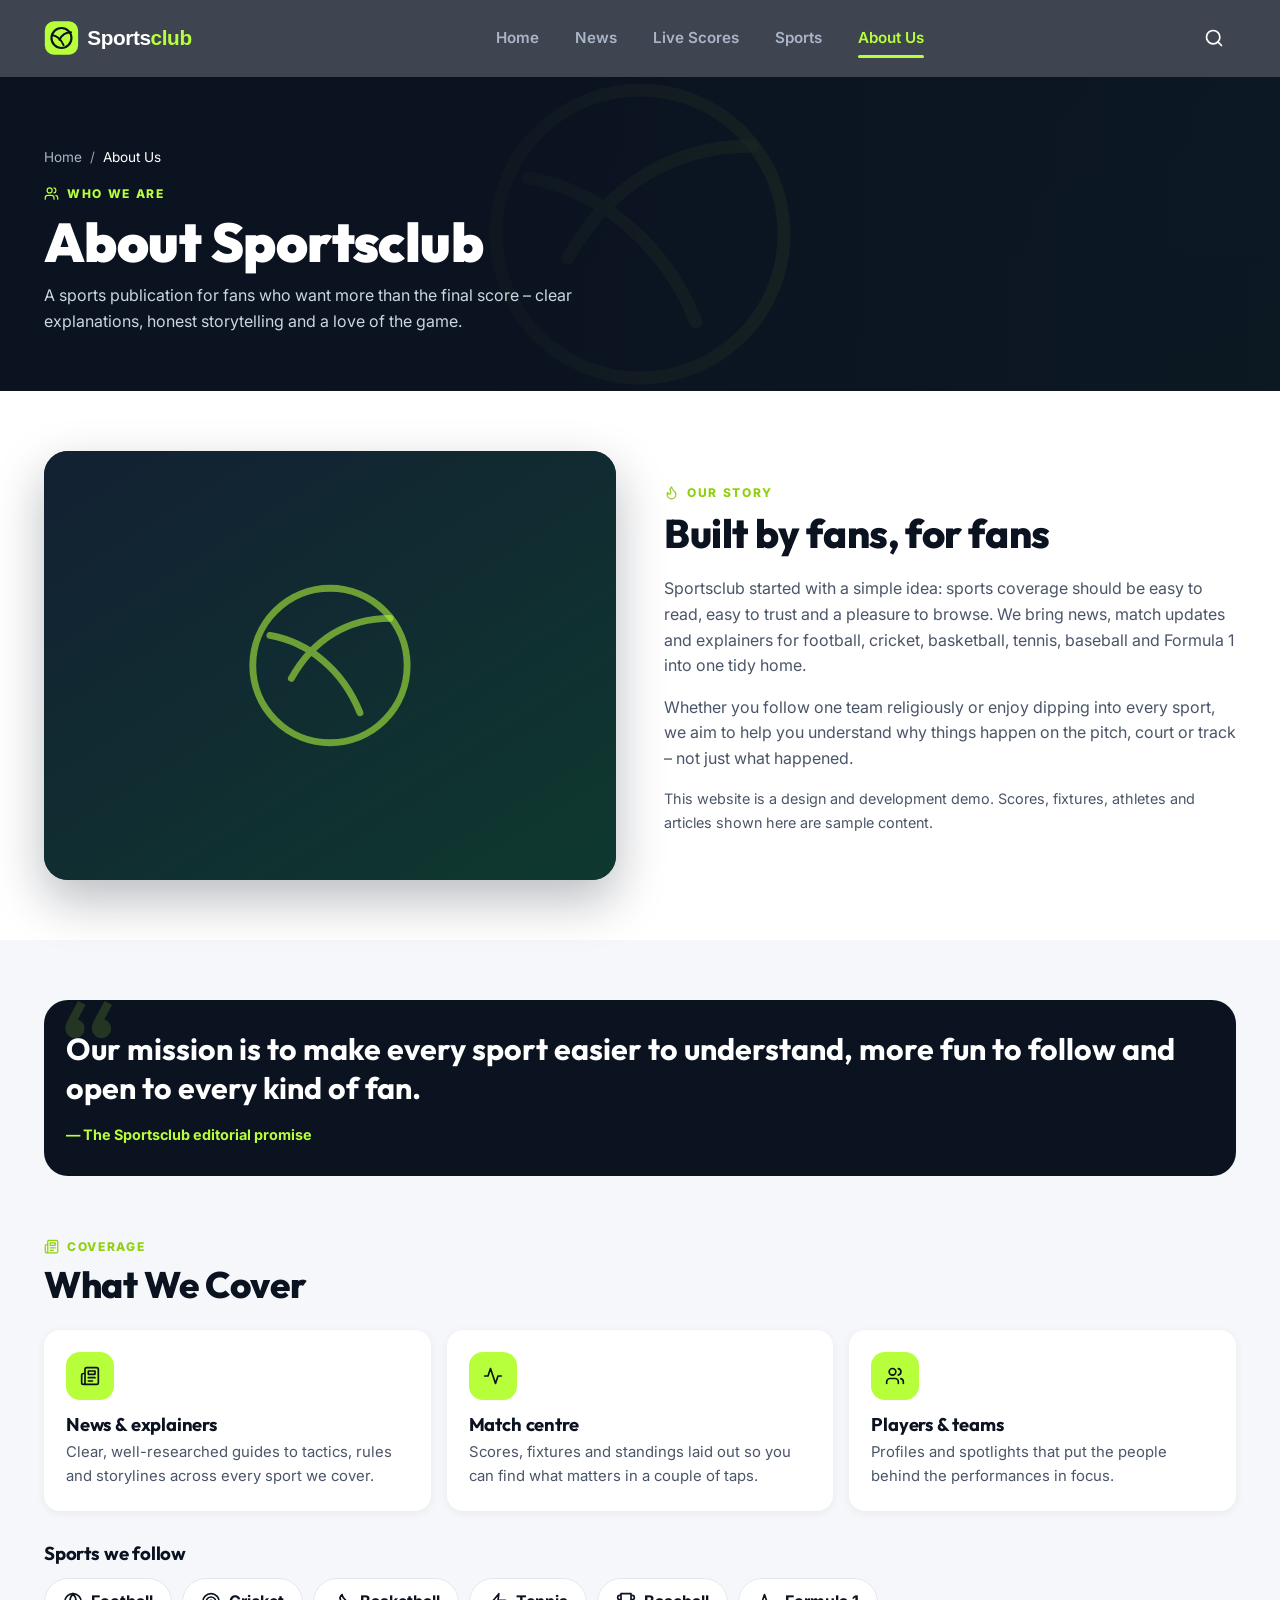
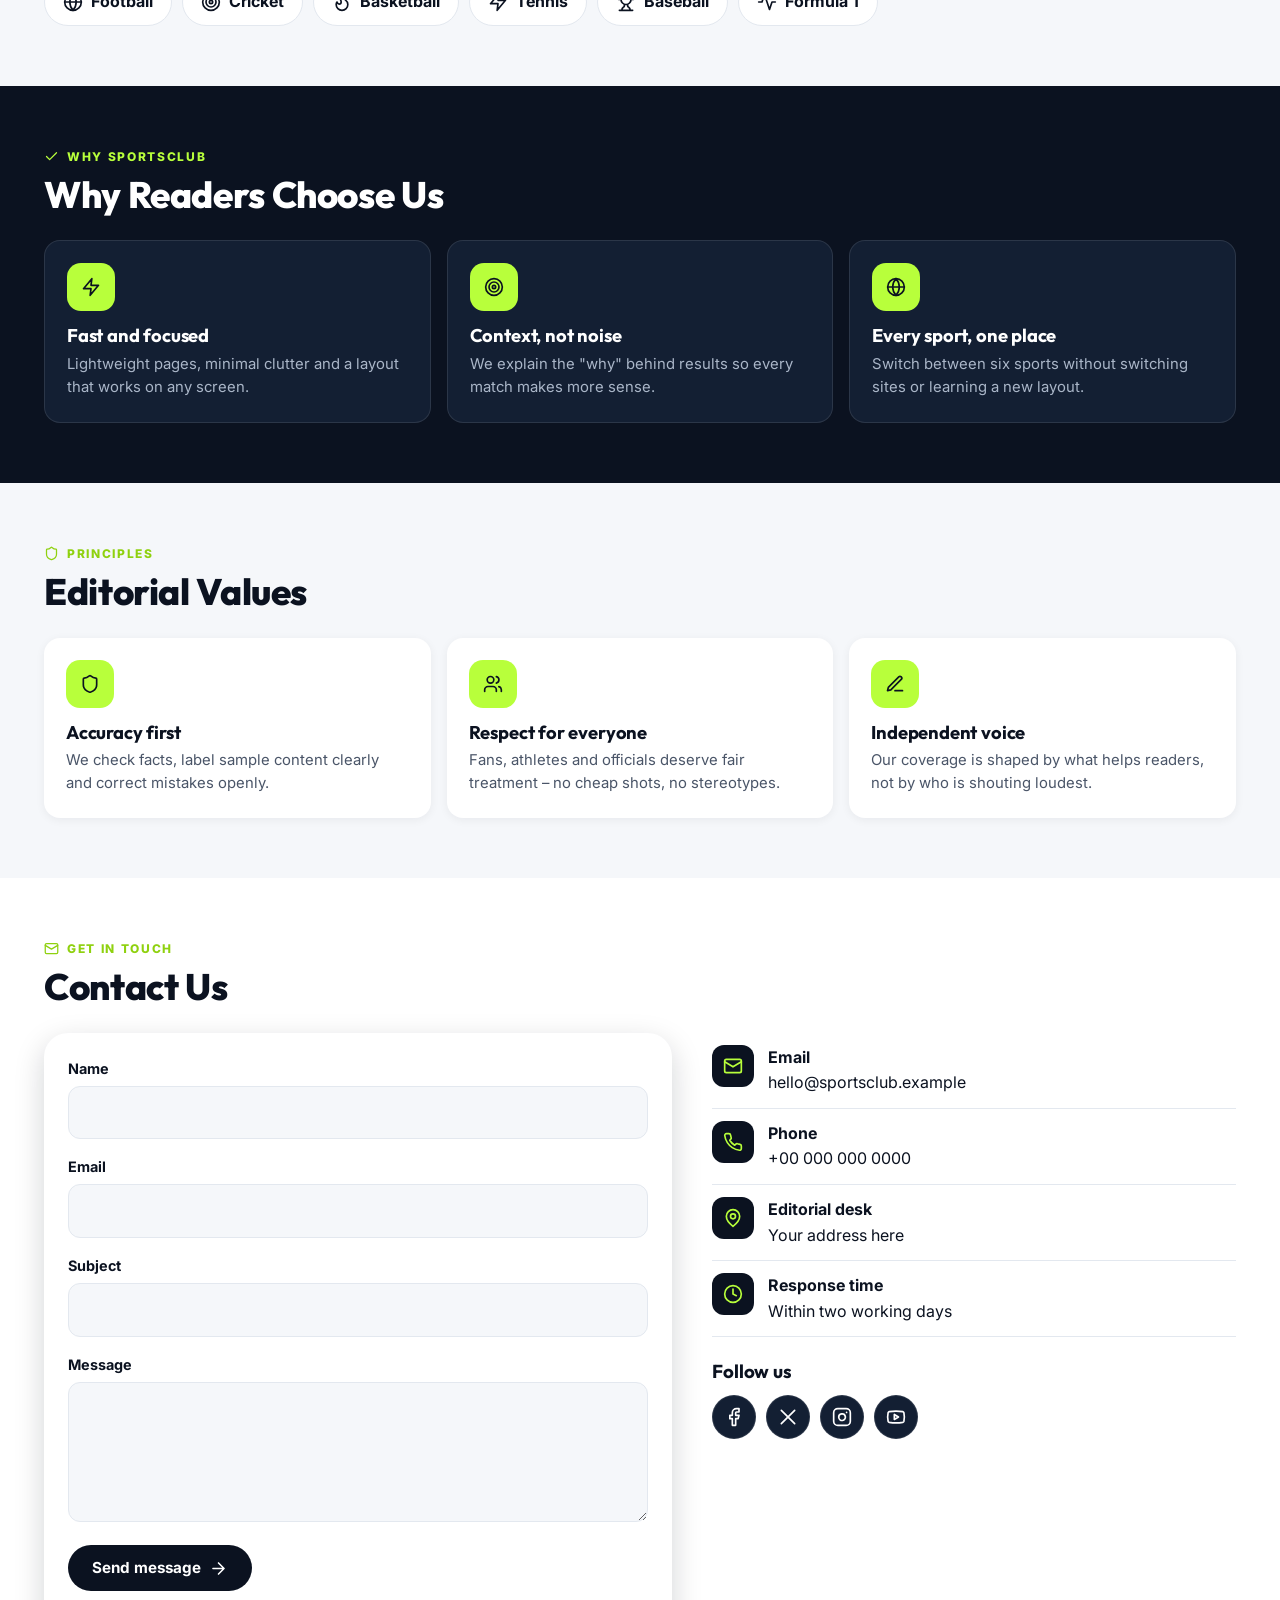
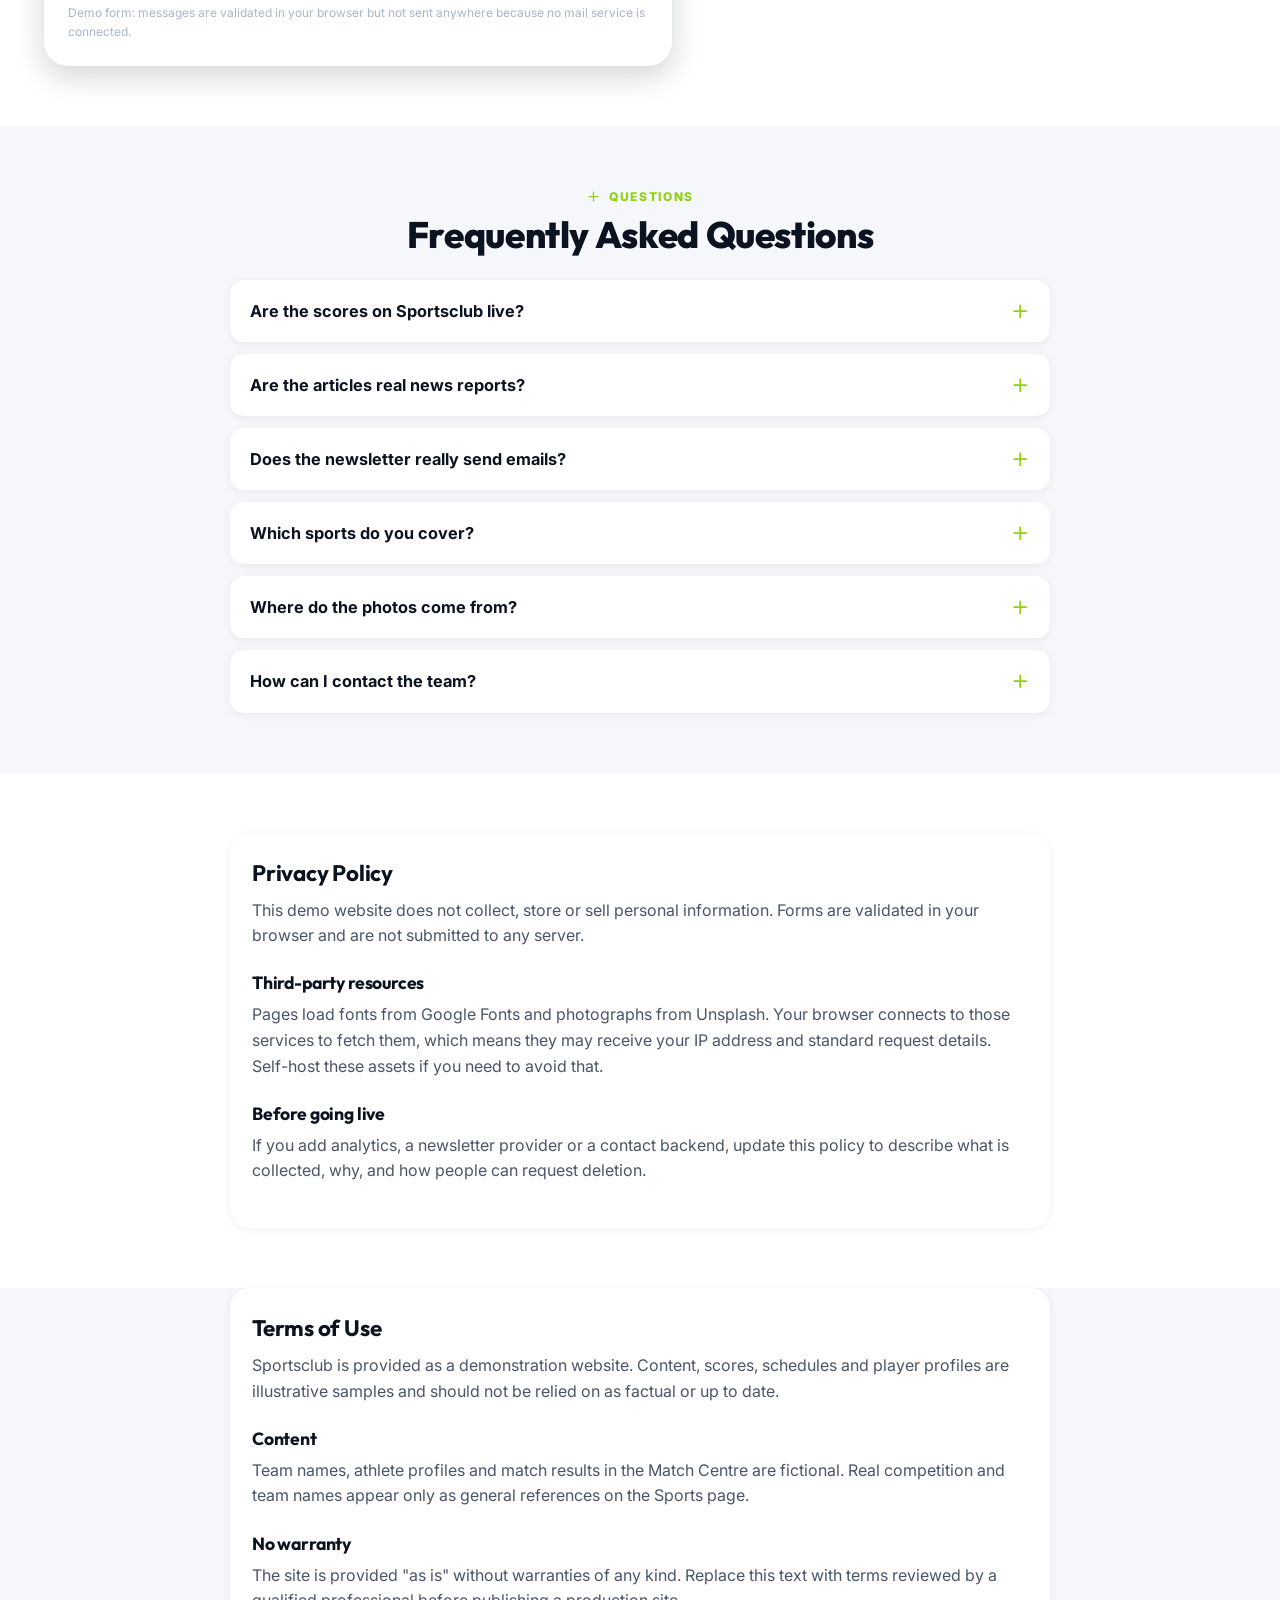
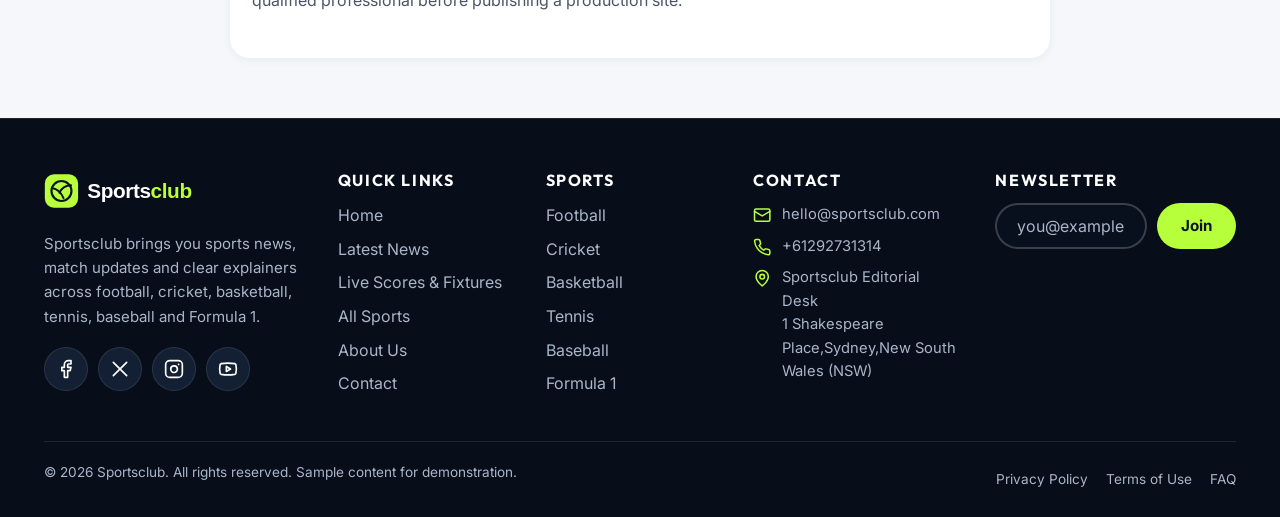
==== commit d9daeb15: "Update about.html" ====
--- a/about.html
+++ b/about.html
@@ -1,6 +1,14 @@
 <!DOCTYPE html>
 <html lang="en">
 <head>
+  <script async src="https://www.googletagmanager.com/gtag/js?id=G-HLP9MCF61G"></script>
+<script>
+  window.dataLayer = window.dataLayer || [];
+  function gtag(){dataLayer.push(arguments);}
+  gtag('js', new Date());
+
+  gtag('config', 'G-HLP9MCF61G');
+</script>
 <meta charset="utf-8">
 <meta name="viewport" content="width=device-width, initial-scale=1">
 <title>About Sportsclub & Contact Us</title>
@@ -215,9 +223,9 @@
       <div>
         <h3>Contact</h3>
         <ul class="footer-contact">
-          <li><svg class="icon" viewBox="0 0 24 24" aria-hidden="true" focusable="false"><rect x="2" y="4" width="20" height="16" rx="2"/><path d="m22 7-10 6L2 7"/></svg><a href="mailto:hello@sportsclub.example">hello@sportsclub.example</a></li>
-          <li><svg class="icon" viewBox="0 0 24 24" aria-hidden="true" focusable="false"><path d="M22 16.900v3a2 2 0 0 1-2.200 2 19.800 19.800 0 0 1-8.600-3.100 19.500 19.500 0 0 1-6-6A19.800 19.800 0 0 1 2.100 4.200 2 2 0 0 1 4.100 2h3a2 2 0 0 1 2 1.700c.1 1 .4 1.900.7 2.800a2 2 0 0 1-.5 2.100L8.100 9.900a16 16 0 0 0 6 6l1.300-1.300a2 2 0 0 1 2.100-.4c.9.3 1.800.6 2.800.7a2 2 0 0 1 1.700 2Z"/></svg><span>+00 000 000 0000</span></li>
-          <li><svg class="icon" viewBox="0 0 24 24" aria-hidden="true" focusable="false"><path d="M20 10c0 6-8 12-8 12s-8-6-8-12a8 8 0 0 1 16 0Z"/><circle cx="12" cy="10" r="3"/></svg><span>Sportsclub Editorial Desk<br>Your address here</span></li>
+          <li><svg class="icon" viewBox="0 0 24 24" aria-hidden="true" focusable="false"><rect x="2" y="4" width="20" height="16" rx="2"/><path d="m22 7-10 6L2 7"/></svg><a href="mailto:hello@sportsclub.example">hello@sportsclub.com</a></li>
+          <li><svg class="icon" viewBox="0 0 24 24" aria-hidden="true" focusable="false"><path d="M22 16.900v3a2 2 0 0 1-2.200 2 19.800 19.800 0 0 1-8.600-3.100 19.500 19.500 0 0 1-6-6A19.800 19.800 0 0 1 2.100 4.200 2 2 0 0 1 4.100 2h3a2 2 0 0 1 2 1.700c.1 1 .4 1.900.7 2.800a2 2 0 0 1-.5 2.100L8.100 9.900a16 16 0 0 0 6 6l1.300-1.300a2 2 0 0 1 2.100-.4c.9.3 1.800.6 2.800.7a2 2 0 0 1 1.700 2Z"/></svg><span>+61292731314</span></li>
+          <li><svg class="icon" viewBox="0 0 24 24" aria-hidden="true" focusable="false"><path d="M20 10c0 6-8 12-8 12s-8-6-8-12a8 8 0 0 1 16 0Z"/><circle cx="12" cy="10" r="3"/></svg><span>Sportsclub Editorial Desk<br>1 Shakespeare Place,Sydney,New South Wales (NSW)</span></li>
         </ul>
       </div>
       <div class="footer-news">
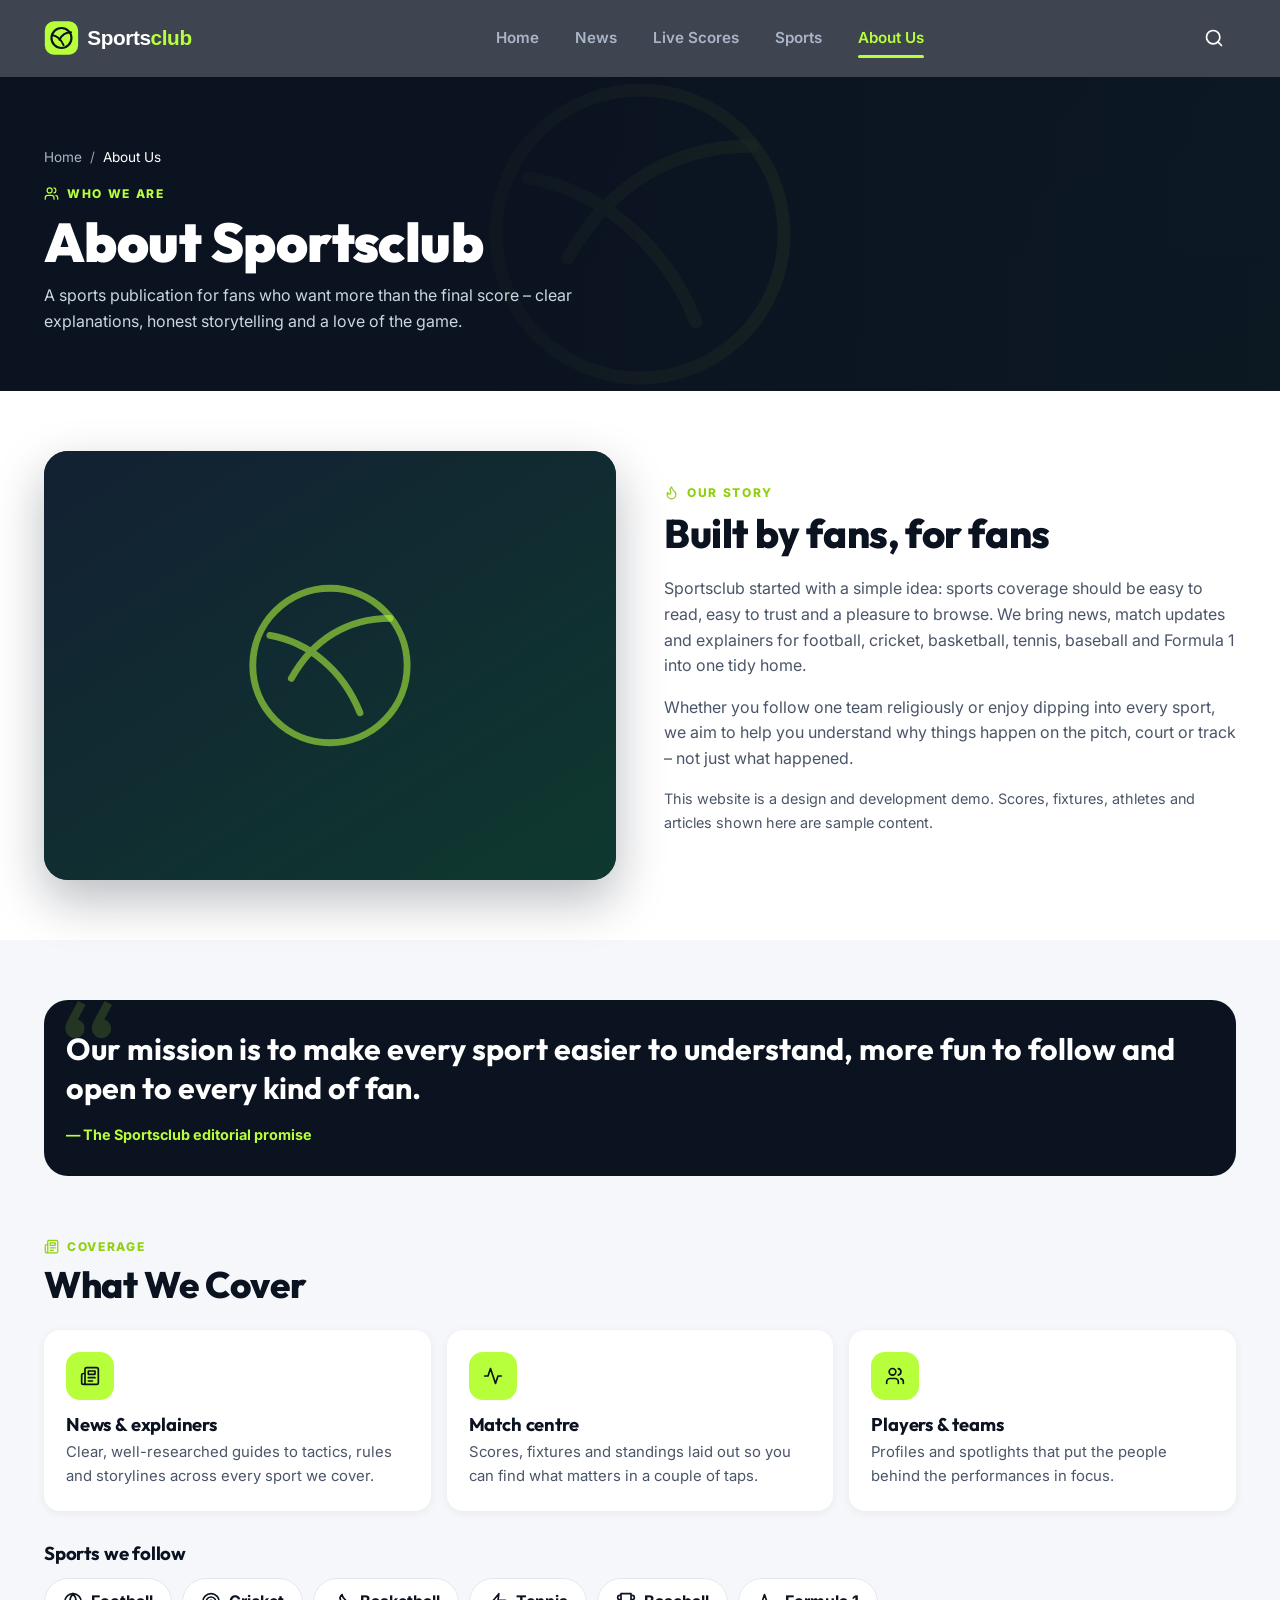
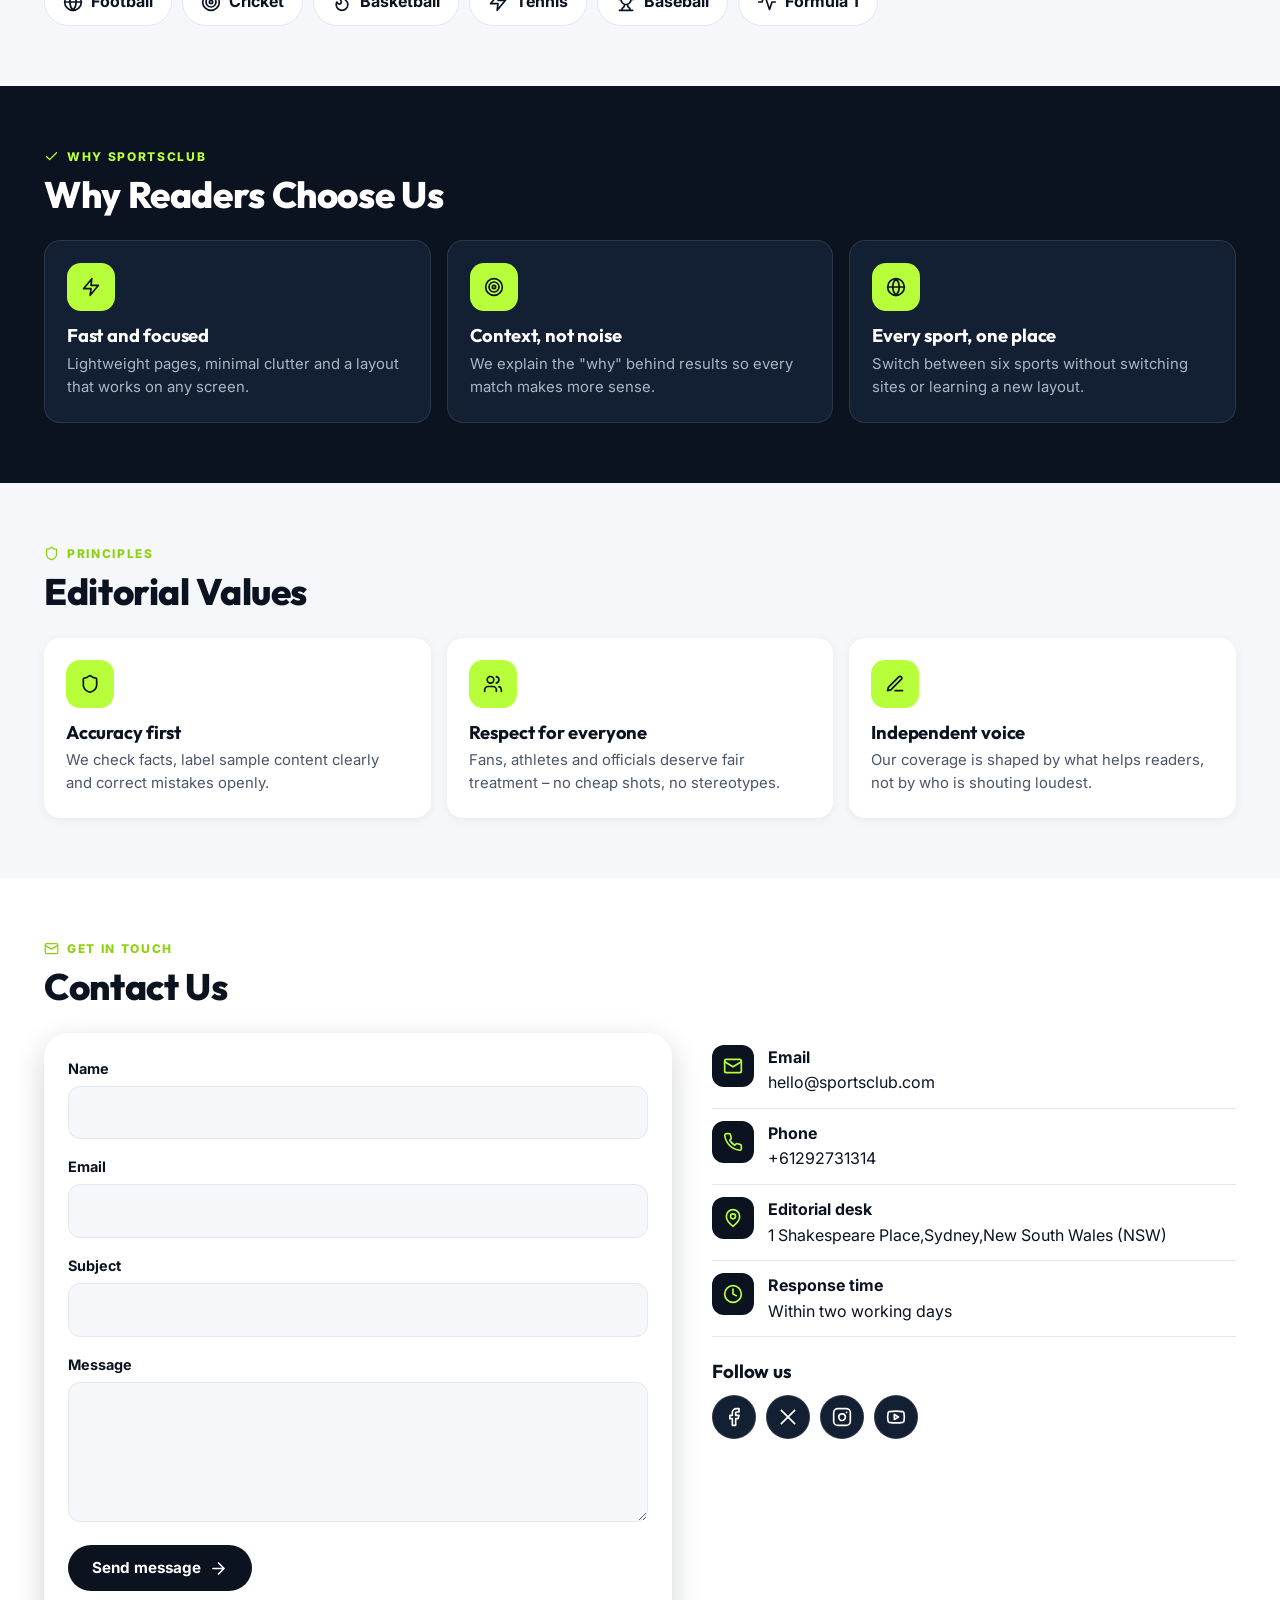
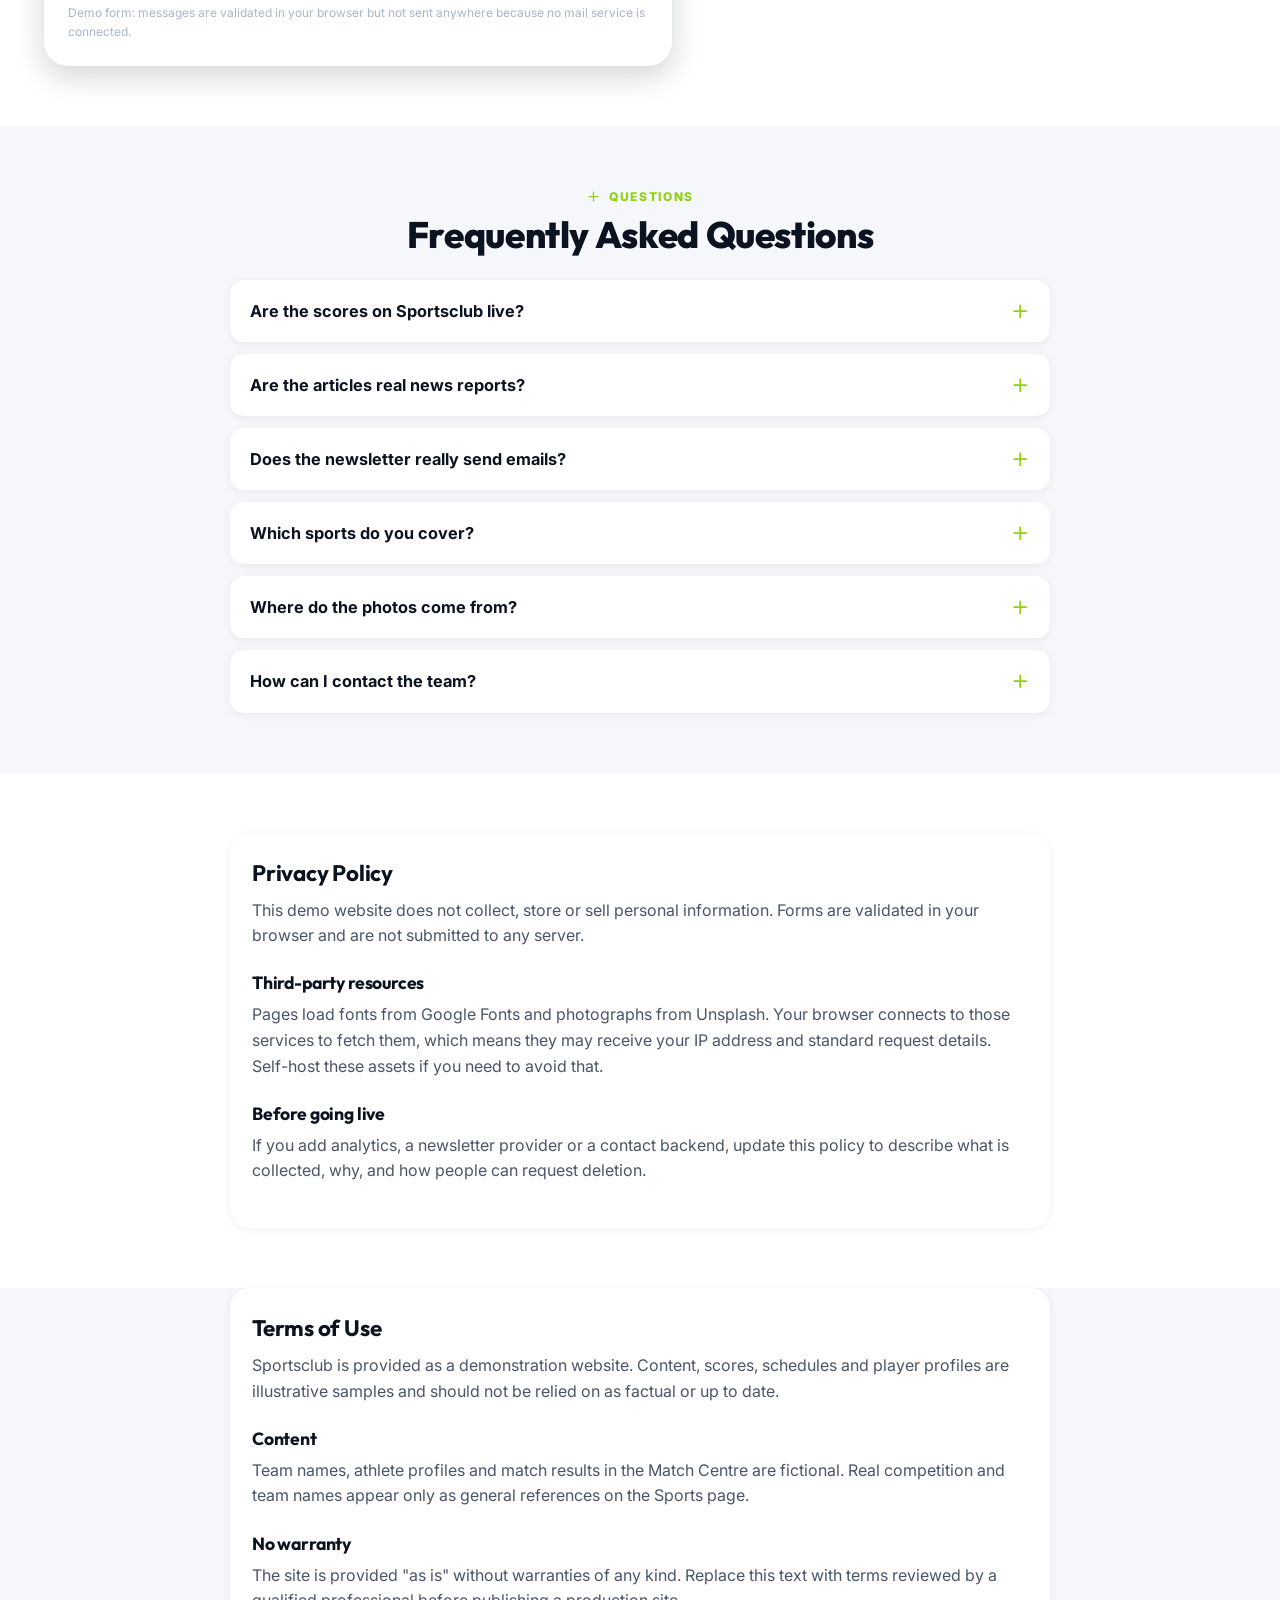
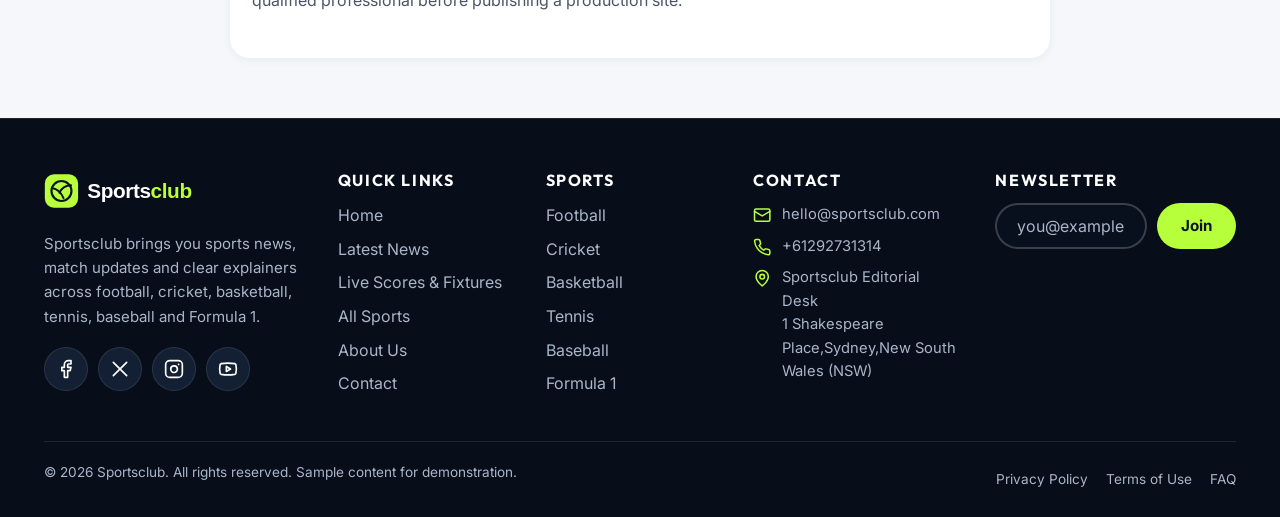
==== commit 156dccf9: "Update about.html" ====
--- a/about.html
+++ b/about.html
@@ -140,9 +140,9 @@
       </form>
       <div>
         <ul class="contact-info">
-          <li><span class="icon-wrap"><svg class="icon" viewBox="0 0 24 24" aria-hidden="true" focusable="false"><rect x="2" y="4" width="20" height="16" rx="2"/><path d="m22 7-10 6L2 7"/></svg></span><div><strong>Email</strong><a href="mailto:hello@sportsclub.example">hello@sportsclub.example</a></div></li>
-          <li><span class="icon-wrap"><svg class="icon" viewBox="0 0 24 24" aria-hidden="true" focusable="false"><path d="M22 16.900v3a2 2 0 0 1-2.200 2 19.800 19.800 0 0 1-8.600-3.100 19.500 19.500 0 0 1-6-6A19.800 19.800 0 0 1 2.100 4.200 2 2 0 0 1 4.100 2h3a2 2 0 0 1 2 1.700c.1 1 .4 1.900.7 2.800a2 2 0 0 1-.5 2.100L8.100 9.900a16 16 0 0 0 6 6l1.300-1.300a2 2 0 0 1 2.100-.4c.9.3 1.800.6 2.800.7a2 2 0 0 1 1.700 2Z"/></svg></span><div><strong>Phone</strong>+00 000 000 0000</div></li>
-          <li><span class="icon-wrap"><svg class="icon" viewBox="0 0 24 24" aria-hidden="true" focusable="false"><path d="M20 10c0 6-8 12-8 12s-8-6-8-12a8 8 0 0 1 16 0Z"/><circle cx="12" cy="10" r="3"/></svg></span><div><strong>Editorial desk</strong>Your address here</div></li>
+          <li><span class="icon-wrap"><svg class="icon" viewBox="0 0 24 24" aria-hidden="true" focusable="false"><rect x="2" y="4" width="20" height="16" rx="2"/><path d="m22 7-10 6L2 7"/></svg></span><div><strong>Email</strong><a href="mailto:hello@sportsclub.example">hello@sportsclub.com</a></div></li>
+          <li><span class="icon-wrap"><svg class="icon" viewBox="0 0 24 24" aria-hidden="true" focusable="false"><path d="M22 16.900v3a2 2 0 0 1-2.200 2 19.800 19.800 0 0 1-8.600-3.100 19.500 19.500 0 0 1-6-6A19.800 19.800 0 0 1 2.100 4.200 2 2 0 0 1 4.100 2h3a2 2 0 0 1 2 1.700c.1 1 .4 1.900.7 2.800a2 2 0 0 1-.5 2.100L8.100 9.900a16 16 0 0 0 6 6l1.300-1.300a2 2 0 0 1 2.100-.4c.9.3 1.800.6 2.800.7a2 2 0 0 1 1.700 2Z"/></svg></span><div><strong>Phone</strong>+61292731314</div></li>
+          <li><span class="icon-wrap"><svg class="icon" viewBox="0 0 24 24" aria-hidden="true" focusable="false"><path d="M20 10c0 6-8 12-8 12s-8-6-8-12a8 8 0 0 1 16 0Z"/><circle cx="12" cy="10" r="3"/></svg></span><div><strong>Editorial desk</strong>1 Shakespeare Place,Sydney,New South Wales (NSW)</div></li>
           <li><span class="icon-wrap"><svg class="icon" viewBox="0 0 24 24" aria-hidden="true" focusable="false"><circle cx="12" cy="12" r="10"/><path d="M12 6v6l4 2"/></svg></span><div><strong>Response time</strong>Within two working days</div></li>
         </ul>
         <h3 style="margin:24px 0 12px">Follow us</h3>
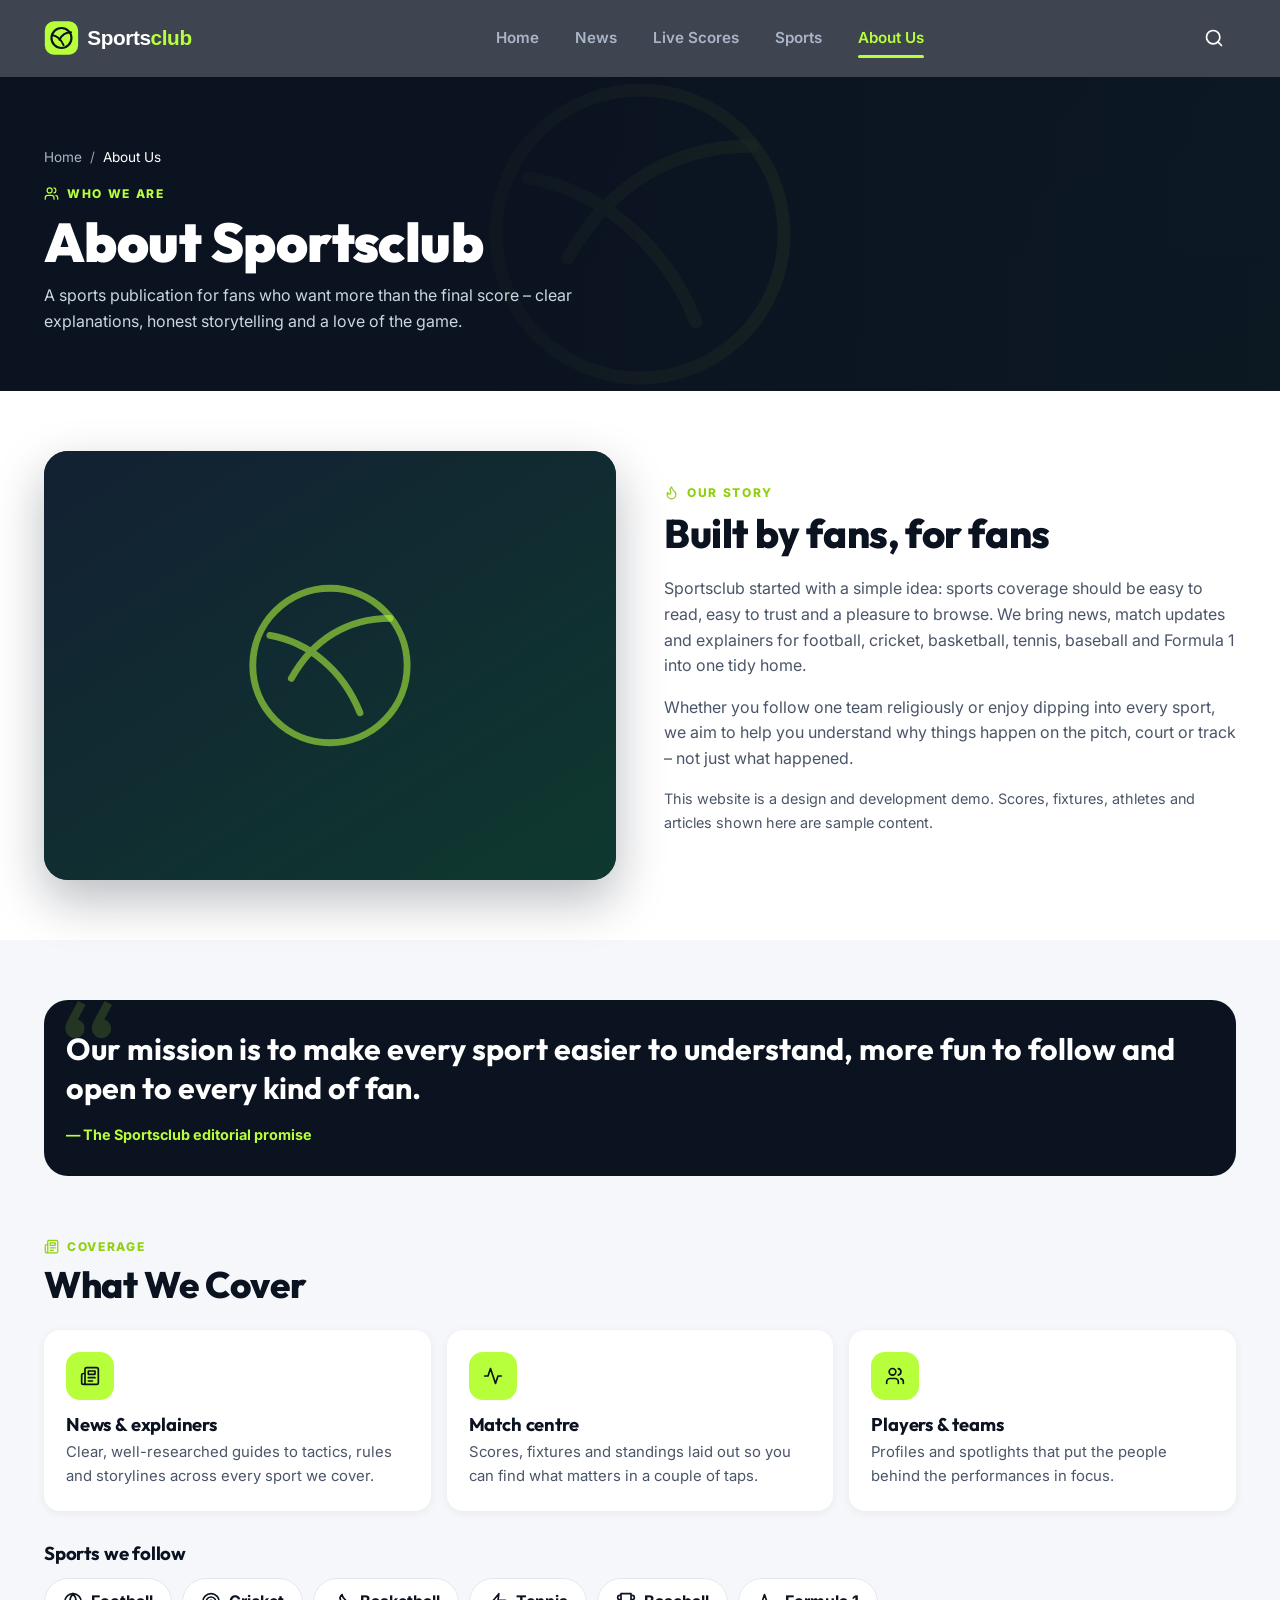
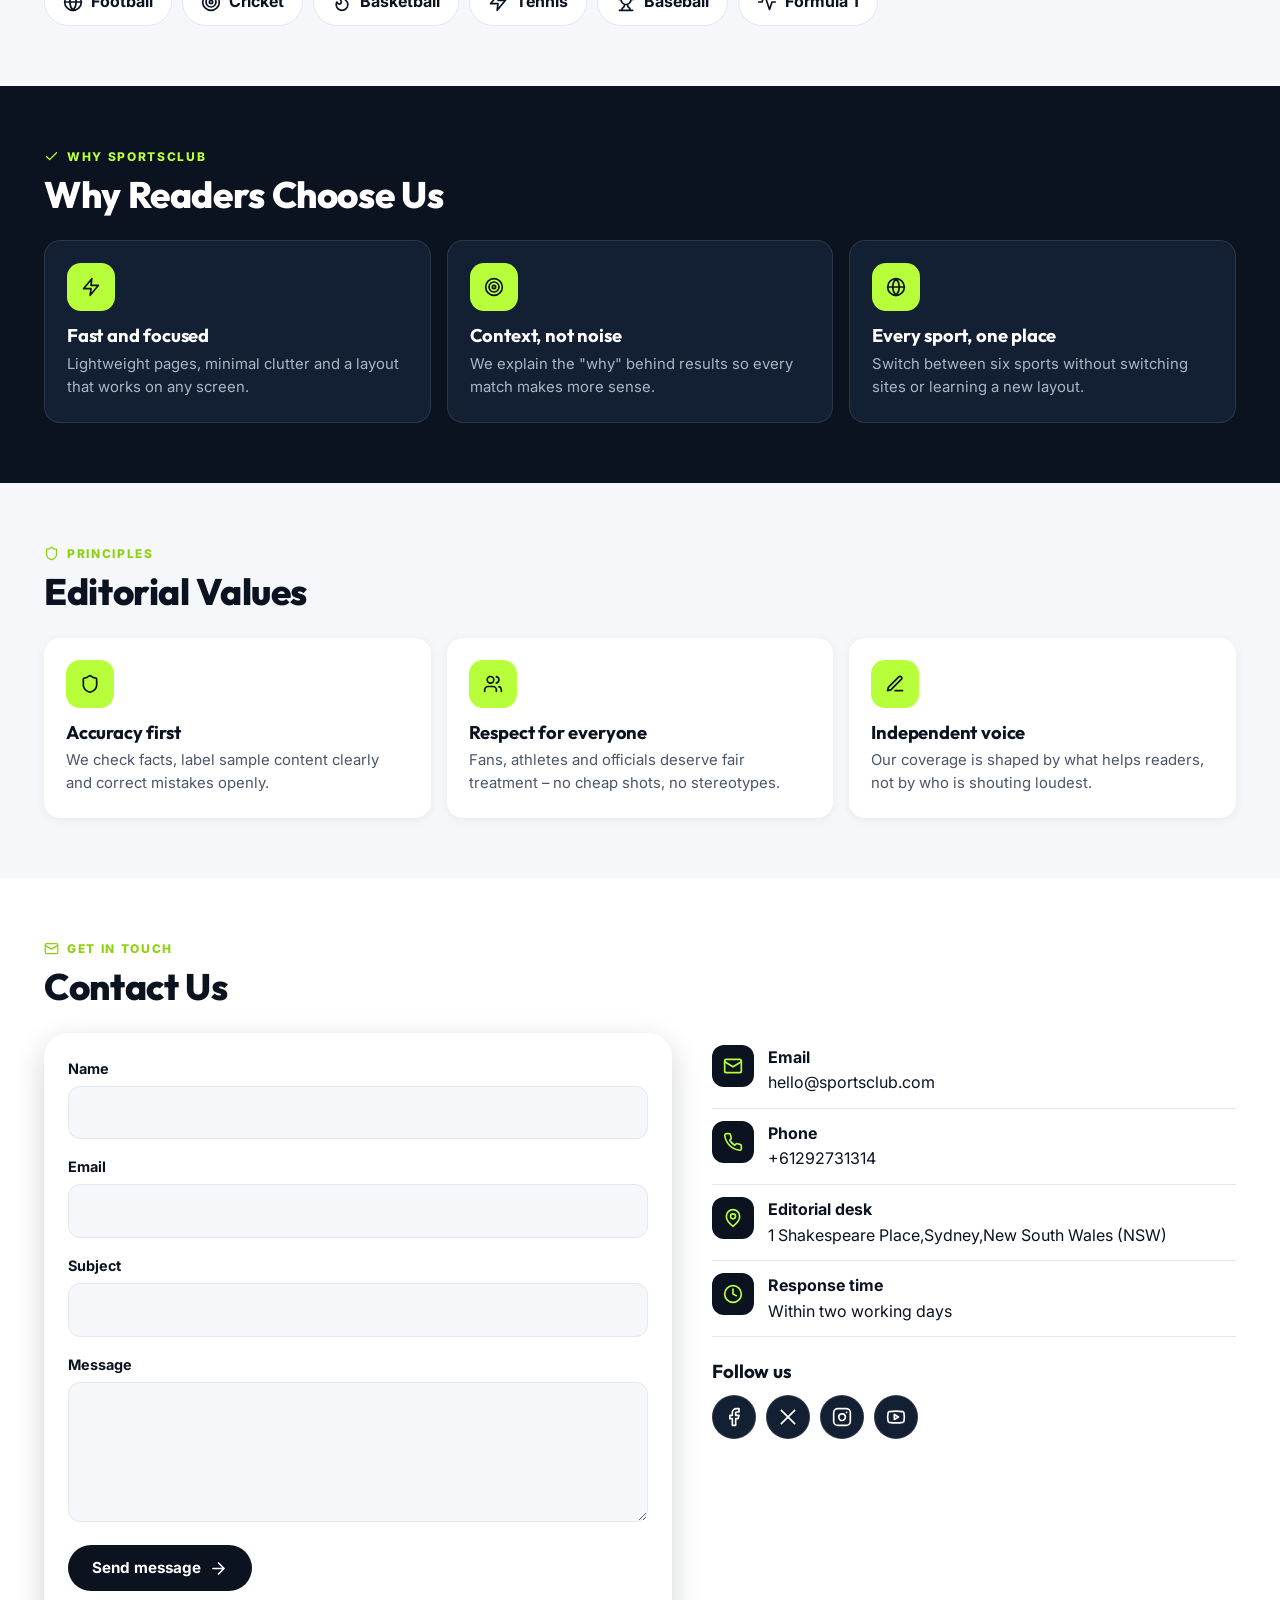
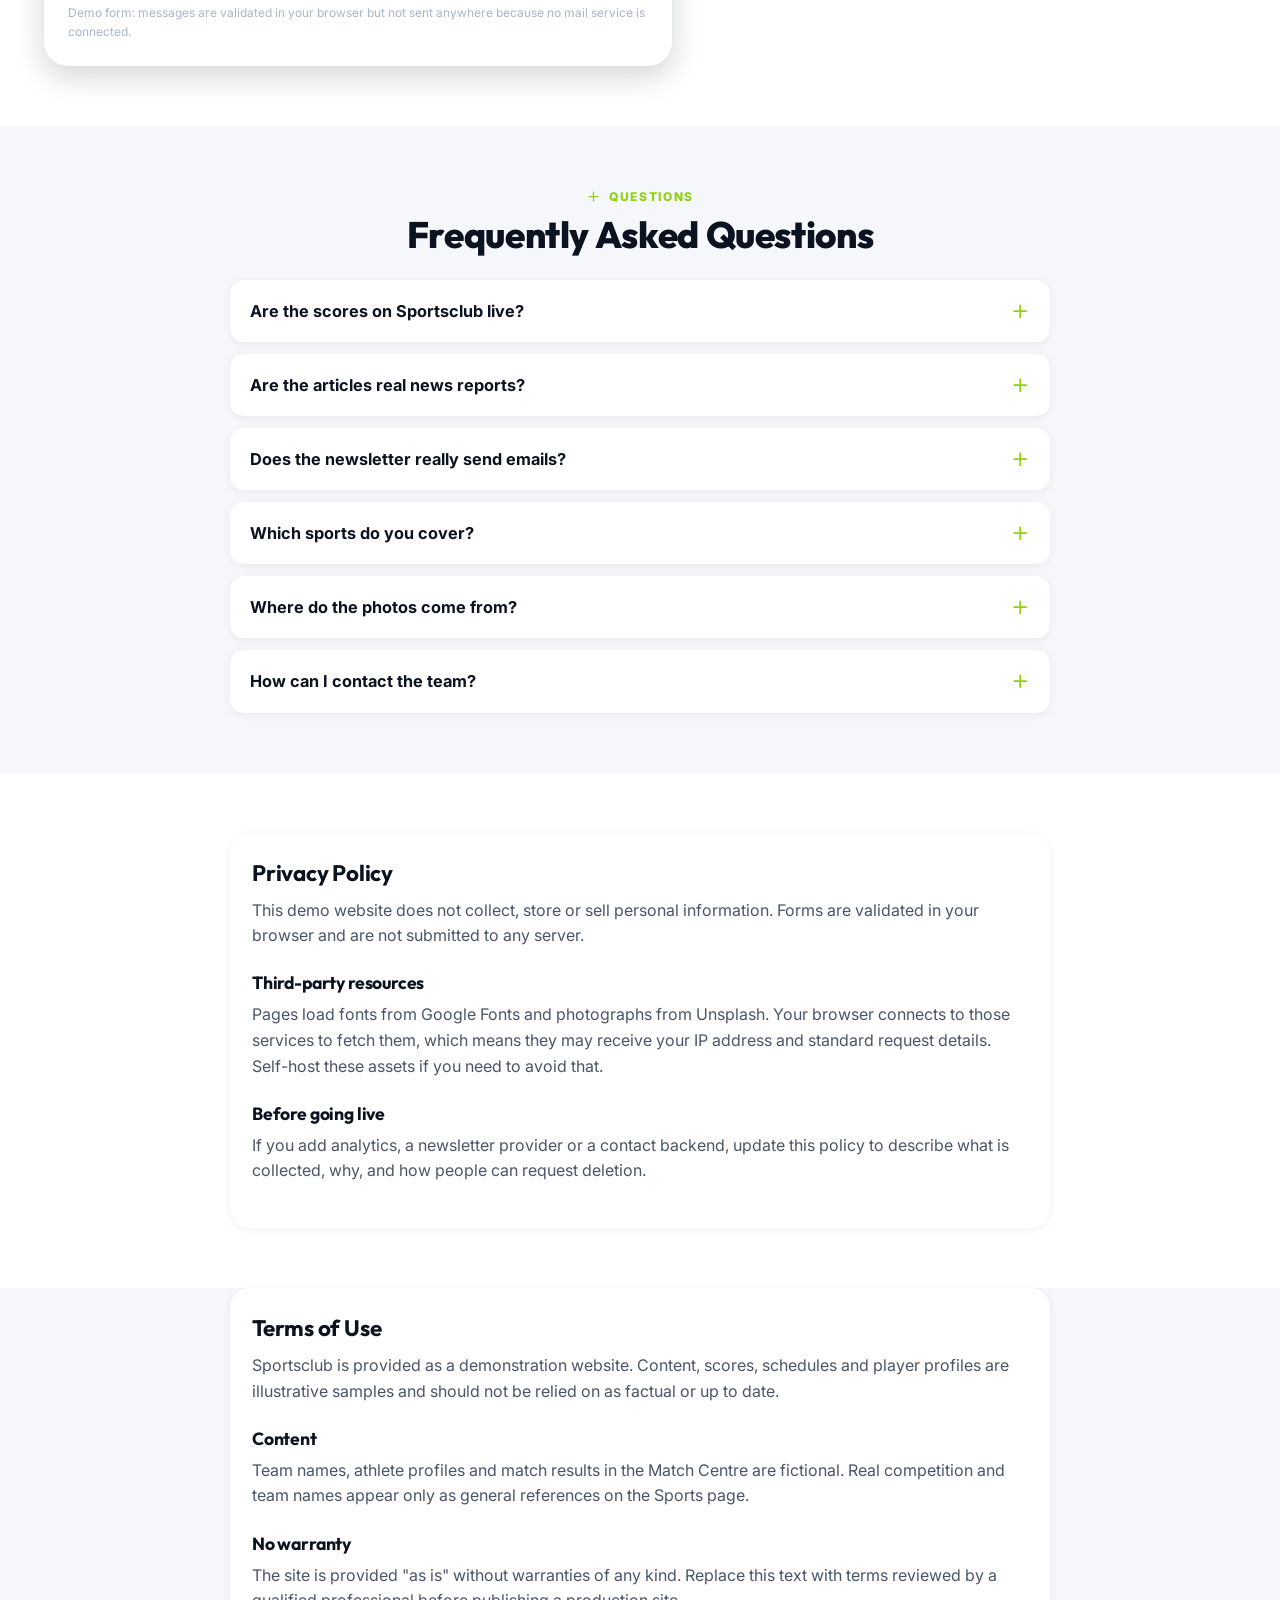
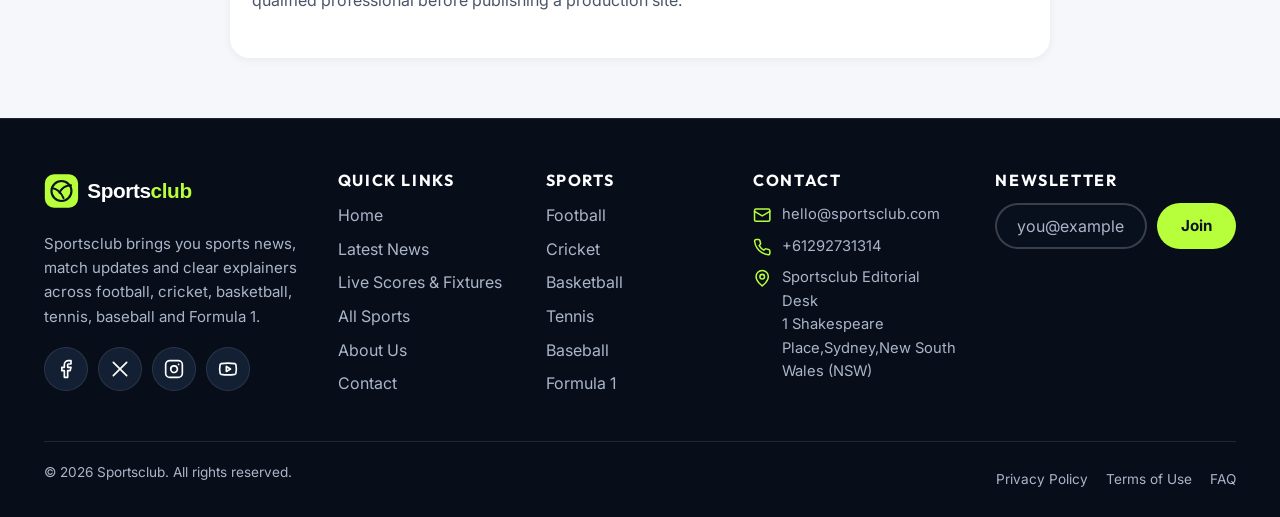
==== commit 3f225b27: "Update about.html" ====
--- a/about.html
+++ b/about.html
@@ -241,7 +241,7 @@
       </div>
     </div>
     <div class="footer-bottom">
-      <p>&copy; <span data-year>2026</span> Sportsclub. All rights reserved. Sample content for demonstration.</p>
+      <p>&copy; <span data-year>2026</span> Sportsclub. All rights reserved.</p>
       <ul>
         <li><a href="about.html#privacy">Privacy Policy</a></li>
         <li><a href="about.html#terms">Terms of Use</a></li>
